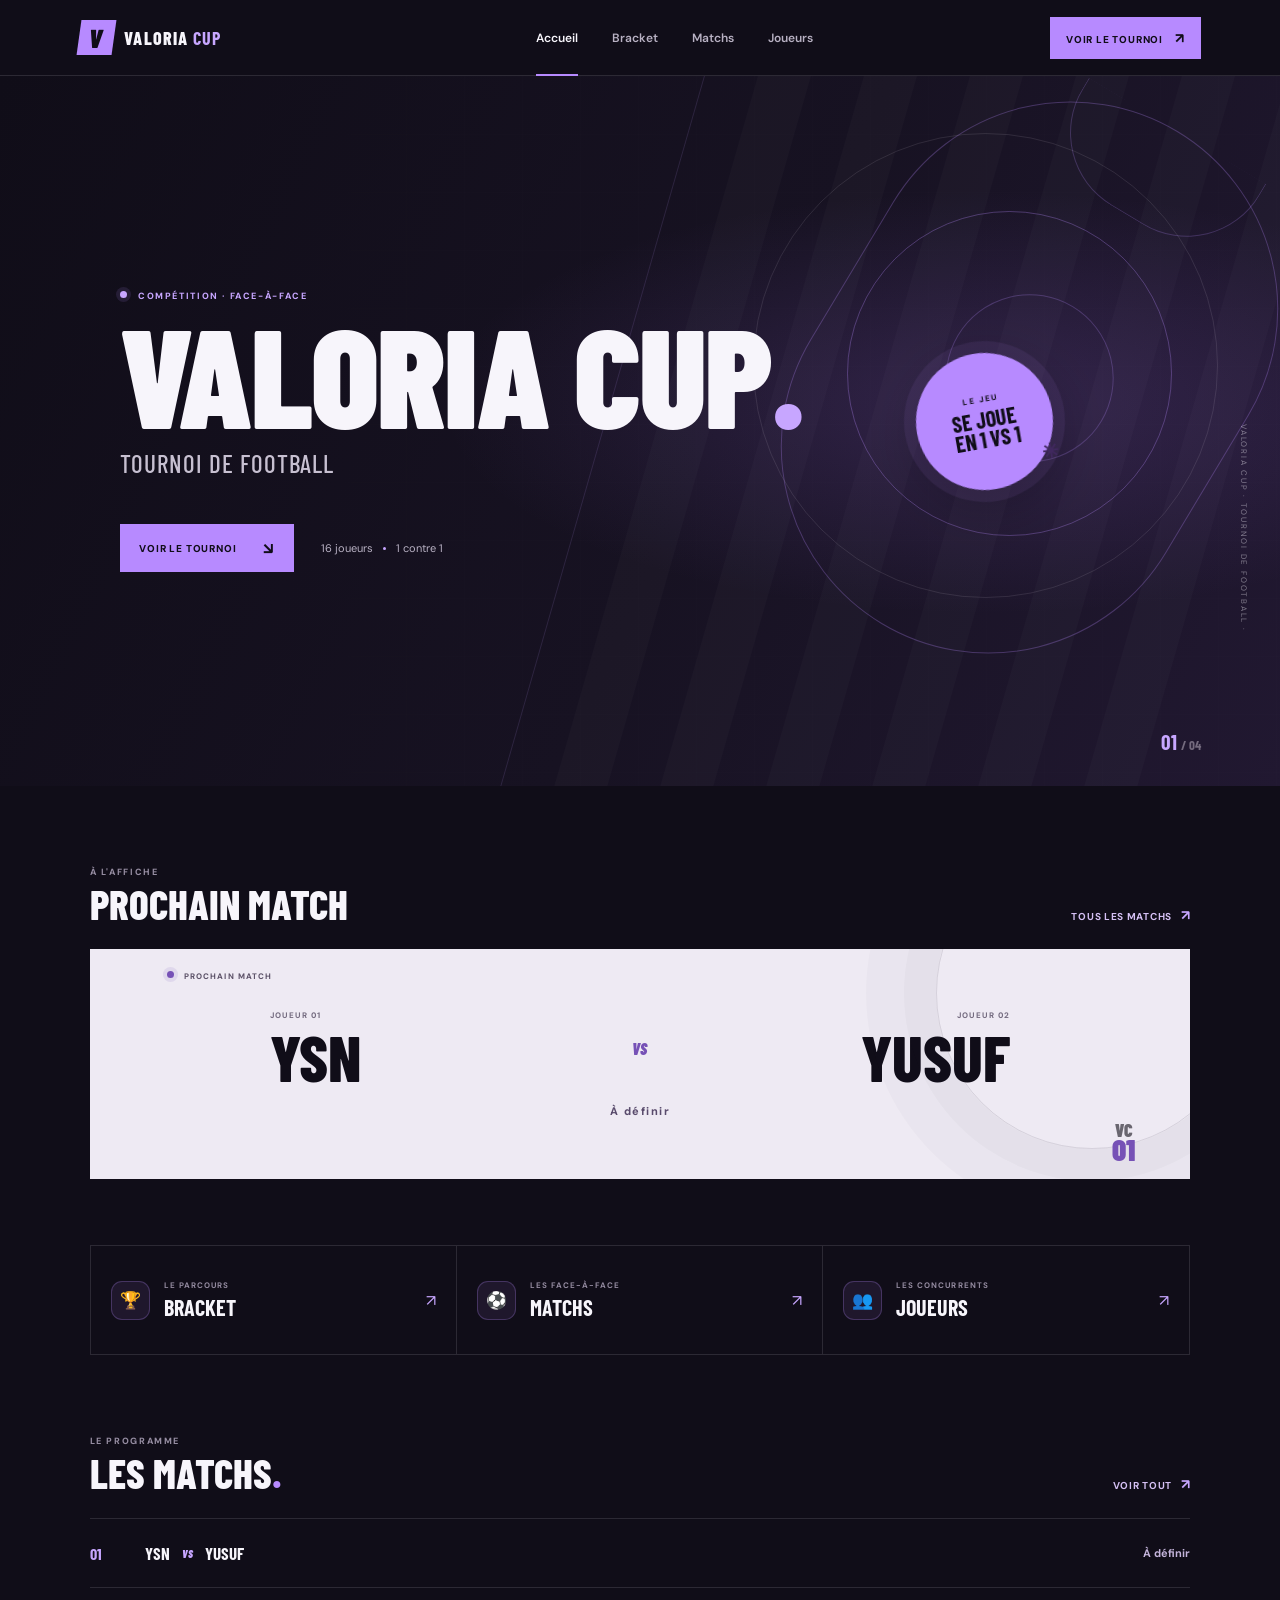
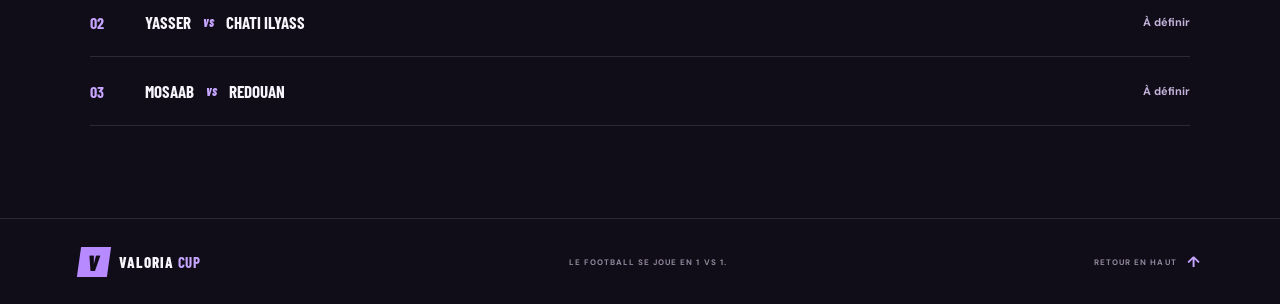
==== index.html @ 7e19cc0b "Add files via upload" ====
<!doctype html>
<html lang="fr">
<head>
  <meta charset="utf-8">
  <meta name="viewport" content="width=device-width, initial-scale=1">
  <meta name="theme-color" content="#100d18">
  <meta name="description" content="VALORIA CUP — tournoi de football en face-à-face.">
  <title>VALORIA CUP — Tournoi de football</title>
  <link rel="preconnect" href="https://fonts.googleapis.com">
  <link rel="preconnect" href="https://fonts.gstatic.com" crossorigin>
  <link href="https://fonts.googleapis.com/css2?family=Barlow+Condensed:wght@500;600;700;800;900&family=DM+Sans:wght@400;500;600;700;800&display=swap" rel="stylesheet">
  <link rel="stylesheet" href="style.css">
  <script src="config.js"></script>
</head>
<body id="top">
  <header class="site-header">
    <a class="brand" href="index.html" aria-label="VALORIA CUP, accueil"><span class="brand-mark">V</span><span class="brand-name">VALORIA <b>CUP</b></span></a>
    <button class="menu-toggle" type="button" aria-expanded="false" aria-controls="main-nav" aria-label="Ouvrir le menu"><span></span><span></span></button>
    <nav class="main-nav" id="main-nav" aria-label="Navigation principale">
      <a class="nav-link active" href="index.html" aria-current="page">Accueil</a>
      <a class="nav-link" href="bracket.html">Bracket</a>
      <a class="nav-link" href="matchs.html">Matchs</a>
      <a class="nav-link" href="joueurs.html">Joueurs</a>
    </nav>
    <a class="header-cta" href="bracket.html">Voir le tournoi <span aria-hidden="true">↗</span></a>
  </header>

  <main>
    <section class="hero">
      <div class="hero-grid" aria-hidden="true"></div>
      <div class="hero-copy">
        <p class="eyebrow"><span class="live-dot"></span> COMPÉTITION · FACE-À-FACE</p>
        <h1><span data-tournament-name>VALORIA CUP</span><i>.</i></h1>
        <p class="hero-subtitle">Tournoi de football</p>
        <div class="hero-bottom">
          <a class="button button-primary" href="bracket.html">Voir le tournoi <span aria-hidden="true">↘</span></a>
          <p class="hero-note">16 joueurs <span></span> 1 contre 1</p>
        </div>
      </div>
      <div class="hero-graphic" aria-hidden="true">
        <div class="pitch"><div class="pitch-circle"></div><div class="pitch-box"></div></div>
        <div class="hero-orbit orbit-one"></div>
        <div class="hero-orbit orbit-two"></div>
        <div class="hero-seal"><span>LE JEU</span><b>SE JOUE<br>EN 1 VS 1</b><span class="seal-star">✳</span></div>
        <div class="hero-vertical">VALORIA CUP · TOURNOI DE FOOTBALL ·</div>
      </div>
      <span class="hero-index">01 <span>/ 04</span></span>
    </section>

    <section class="section-wrap next-match" aria-labelledby="next-match-title">
      <div class="section-heading">
        <div><p class="eyebrow">À L'AFFICHE</p><h2 id="next-match-title">Prochain match</h2></div>
        <a class="text-link" href="matchs.html">Tous les matchs <span aria-hidden="true">↗</span></a>
      </div>
      <article class="featured-match" id="featured-match">
        <span class="match-label"><span class="live-dot"></span> PROCHAIN MATCH</span>
        <div class="featured-contest">
          <div class="featured-player"><span class="player-index">JOUEUR 01</span><strong data-featured-player="1">—</strong></div>
          <span class="versus">VS</span>
          <div class="featured-player"><span class="player-index">JOUEUR 02</span><strong data-featured-player="2">—</strong></div>
        </div>
        <span class="match-time" data-featured-time>—</span>
        <div class="match-stamp" aria-hidden="true">VC<br><span>01</span></div>
      </article>
    </section>

    <section class="section-wrap quick-links" aria-label="Explorer le tournoi">
      <a class="quick-link" href="bracket.html"><span class="quick-icon" aria-hidden="true">🏆</span><span><small>LE PARCOURS</small><strong>Bracket</strong></span><span class="quick-arrow" aria-hidden="true">↗</span></a>
      <a class="quick-link" href="matchs.html"><span class="quick-icon" aria-hidden="true">⚽</span><span><small>LES FACE-À-FACE</small><strong>Matchs</strong></span><span class="quick-arrow" aria-hidden="true">↗</span></a>
      <a class="quick-link" href="joueurs.html"><span class="quick-icon" aria-hidden="true">👥</span><span><small>LES CONCURRENTS</small><strong>Joueurs</strong></span><span class="quick-arrow" aria-hidden="true">↗</span></a>
    </section>

    <section class="section-wrap home-matches">
      <div class="section-heading">
        <div><p class="eyebrow">LE PROGRAMME</p><h2>Les matchs<span class="heading-period">.</span></h2></div>
        <a class="text-link" href="matchs.html">Voir tout <span aria-hidden="true">↗</span></a>
      </div>
      <div class="match-list" id="home-matches"></div>
    </section>
  </main>

  <footer class="site-footer">
    <a class="brand footer-brand" href="index.html"><span class="brand-mark">V</span><span class="brand-name">VALORIA <b>CUP</b></span></a>
    <p>LE FOOTBALL SE JOUE EN 1 VS 1.</p>
    <a href="#top" class="back-top">RETOUR EN HAUT <span aria-hidden="true">↑</span></a>
  </footer>

  <script>
    const escapeHTML = (value) => String(value).replace(/[&<>"']/g, (character) => ({
      "&": "&amp;", "<": "&lt;", ">": "&gt;", '"': "&quot;", "'": "&#39;"
    })[character]);
    document.querySelectorAll("[data-tournament-name]").forEach((element) => {
      element.textContent = tournament.name;
    });
    const firstMatch = tournament.matches[0];
    if (firstMatch) {
      document.querySelector('[data-featured-player="1"]').textContent = firstMatch.player1;
      document.querySelector('[data-featured-player="2"]').textContent = firstMatch.player2;
      document.querySelector("[data-featured-time]").textContent = firstMatch.time;
    }
    document.querySelector("#home-matches").innerHTML = tournament.matches.slice(0, 3).map((match, index) => `
      <a class="match-row" href="matchs.html">
        <span class="match-row-id">${String(index + 1).padStart(2, "0")}</span>
        <div class="match-row-contest"><strong>${escapeHTML(match.player1)}</strong><span>VS</span><strong>${escapeHTML(match.player2)}</strong></div>
        ${match.time ? `<time class="match-row-time">${escapeHTML(match.time)}</time>` : ""}
      </a>
    `).join("");
    const toggle = document.querySelector(".menu-toggle");
    const navigation = document.querySelector("#main-nav");
    toggle.addEventListener("click", () => {
      const expanded = toggle.getAttribute("aria-expanded") === "true";
      toggle.setAttribute("aria-expanded", String(!expanded));
      toggle.setAttribute("aria-label", expanded ? "Ouvrir le menu" : "Fermer le menu");
      navigation.classList.toggle("is-open", !expanded);
    });
  </script>
</body>
</html>
---- style.css ----
:root {
  color-scheme: dark;
  --ink: #100d18;
  --ink-soft: #191422;
  --surface: #201a2c;
  --paper: #f7f5fb;
  --muted: #a49caf;
  --line: rgba(247, 245, 251, .12);
  --purple: #b78aff;
  --purple-bright: #c7a6ff;
  --purple-dark: #7651b6;
  --heading-font: "Barlow Condensed", Impact, "Arial Narrow", sans-serif;
  --body-font: "DM Sans", "Segoe UI", sans-serif;
}

* { box-sizing: border-box; }
html { scroll-behavior: smooth; scroll-padding-top: 82px; }
body { margin: 0; background: var(--ink); color: var(--paper); font-family: var(--body-font); -webkit-font-smoothing: antialiased; }
a { color: inherit; text-decoration: none; }
button { color: inherit; font: inherit; }
::selection { color: var(--ink); background: var(--purple-bright); }

.site-header { height: 76px; padding: 0 6.2vw; display: flex; align-items: center; justify-content: space-between; border-bottom: 1px solid var(--line); background: rgba(16, 13, 24, .96); position: relative; z-index: 10; }
.brand { display: inline-flex; align-items: center; gap: 10px; min-width: 220px; }
.brand-mark { width: 35px; height: 35px; display: grid; place-items: center; background: var(--purple); color: var(--ink); font-family: var(--heading-font); font-size: 26px; font-weight: 900; transform: skew(-8deg); }
.brand-name { font-family: var(--heading-font); font-weight: 800; font-size: 18px; letter-spacing: .06em; }
.brand-name b { color: var(--purple-bright); }
.main-nav { height: 100%; display: flex; align-items: center; gap: 34px; }
.nav-link { position: relative; color: #b8b1c3; font-size: 12px; font-weight: 600; transition: color .2s ease; }
.nav-link:hover, .nav-link.active { color: var(--paper); }
.nav-link.active::after { content: ""; position: absolute; right: 0; bottom: -30px; left: 0; height: 2px; background: var(--purple); }
.header-cta { padding: 12px 16px; background: var(--purple); color: var(--ink); font-size: 10px; font-weight: 800; letter-spacing: .08em; text-transform: uppercase; transition: background .2s ease, transform .2s ease; }
.header-cta span { margin-left: 9px; font-size: 14px; }
.header-cta:hover, .button-primary:hover { background: var(--paper); transform: translateY(-2px); }
.menu-toggle { display: none; }

.hero { min-height: 570px; height: min(710px, calc(100svh - 76px)); max-height: 800px; overflow: hidden; position: relative; display: flex; align-items: center; padding: 65px 9.4vw; background: radial-gradient(ellipse at 77% 46%, rgba(137, 93, 201, .22), transparent 39%), linear-gradient(116deg, #100d18 0%, #171222 55%, #211831 100%); }
.hero::before { content: ""; position: absolute; inset: 0; pointer-events: none; opacity: .18; background-image: linear-gradient(rgba(255,255,255,.035) 1px, transparent 1px), linear-gradient(90deg, rgba(255,255,255,.035) 1px, transparent 1px); background-size: 58px 58px; mask-image: linear-gradient(90deg, transparent, #000 45%, #000); }
.hero-grid { position: absolute; top: -25%; right: 0; width: 53vw; height: 150%; border-left: 1px solid rgba(183,138,255,.12); transform: skew(-16deg); background: linear-gradient(90deg, transparent 50%, rgba(255,255,255,.018) 50%); background-size: 106px 100%; }
.hero-copy { position: relative; z-index: 2; width: min(760px, 66%); animation: rise-in .65s both ease-out; }
.eyebrow { margin: 0 0 16px; color: var(--purple-bright); font-size: 9px; font-weight: 800; letter-spacing: .18em; }
.live-dot { display: inline-block; width: 7px; height: 7px; margin-right: 7px; border-radius: 50%; background: var(--purple-bright); box-shadow: 0 0 0 4px rgba(183,138,255,.12); vertical-align: 1px; }
.hero h1 { max-width: 800px; margin: 0; font-family: var(--heading-font); font-size: clamp(78px, 11vw, 150px); font-weight: 900; line-height: .78; letter-spacing: -.015em; }
.hero h1 i { color: var(--purple-bright); font-style: normal; }
.hero-subtitle { margin: 21px 0 0; color: #c7c0d1; font-family: var(--heading-font); font-size: 25px; font-weight: 500; text-transform: uppercase; letter-spacing: .04em; }
.hero-bottom { display: flex; align-items: center; gap: 27px; margin-top: 46px; }
.button { min-height: 48px; display: inline-flex; align-items: center; justify-content: center; gap: 27px; padding: 0 19px; font-size: 10px; font-weight: 800; letter-spacing: .08em; text-transform: uppercase; transition: .2s ease; }
.button-primary { background: var(--purple); color: var(--ink); }
.button-primary span { font-size: 16px; }
.hero-note { display: flex; align-items: center; gap: 10px; color: #b8b1c3; font-size: 11px; }
.hero-note span { width: 3px; height: 3px; border-radius: 50%; background: var(--purple-bright); }
.hero-graphic { position: absolute; top: 0; right: 0; width: 49%; height: 100%; overflow: hidden; }
.pitch { position: absolute; top: 2%; left: 27%; width: 415px; height: 575px; border: 1px solid rgba(183,138,255,.28); border-radius: 210px; transform: rotate(31deg); }
.pitch-circle { position: absolute; top: 50%; left: 50%; width: 168px; height: 168px; border: 1px solid rgba(183,138,255,.25); border-radius: 50%; transform: translate(-50%,-50%); }
.pitch-box { position: absolute; top: -1px; left: 25%; width: 50%; height: 98px; border: 1px solid rgba(183,138,255,.23); border-top: 0; border-radius: 0 0 85px 85px; }
.hero-orbit { position: absolute; top: 8%; left: 16%; width: 465px; height: 465px; border: 1px solid rgba(247,245,251,.1); border-radius: 50%; }
.orbit-two { top: 19%; left: 31%; width: 325px; height: 325px; border-color: rgba(183,138,255,.31); }
.hero-seal { position: absolute; top: 39%; left: 42%; width: 137px; height: 137px; display: flex; flex-direction: column; align-items: center; justify-content: center; border-radius: 50%; background: var(--purple); color: var(--ink); text-align: center; transform: rotate(-10deg); box-shadow: 0 0 0 12px rgba(183,138,255,.08), 0 14px 60px rgba(0,0,0,.3); animation: seal-in .7s .15s both cubic-bezier(.2,.8,.3,1); }
.hero-seal span { font-size: 8px; font-weight: 800; letter-spacing: .2em; }
.hero-seal b { margin-top: 6px; font-family: var(--heading-font); font-size: 22px; line-height: .9; }
.hero-seal .seal-star { position: absolute; right: -4px; bottom: 15px; color: #40285e; font-size: 20px; }
.hero-vertical { position: absolute; top: 49%; right: 5%; color: rgba(247,245,251,.45); font-size: 8px; letter-spacing: .22em; writing-mode: vertical-rl; }
.hero-index { position: absolute; right: 6.2vw; bottom: 32px; color: var(--purple-bright); font-family: var(--heading-font); font-size: 21px; font-weight: 700; }
.hero-index span { color: #746b7e; font-size: 13px; }
@keyframes rise-in { from { opacity: 0; transform: translateY(14px); } to { opacity: 1; transform: translateY(0); } }
@keyframes seal-in { from { opacity: 0; scale: .82; } to { opacity: 1; scale: 1; } }

.section-wrap { width: min(1120px, 86%); margin: 0 auto; }
.next-match { padding-top: 80px; padding-bottom: 66px; }
.section-heading { display: flex; align-items: end; justify-content: space-between; gap: 14px; margin-bottom: 25px; }
.section-heading .eyebrow { margin-bottom: 5px; color: #968da2; }
.section-heading h2 { margin: 0; font-family: var(--heading-font); font-size: 41px; font-weight: 800; line-height: 1; text-transform: uppercase; }
.heading-period { color: var(--purple); }
.section-number { color: #92899d; font-size: 9px; font-weight: 700; letter-spacing: .14em; }
.text-link { color: #d5c0f4; font-size: 10px; font-weight: 700; text-transform: uppercase; letter-spacing: .07em; }
.text-link span { margin-left: 6px; color: var(--purple-bright); font-size: 14px; }
.featured-match { min-height: 230px; position: relative; display: flex; flex-direction: column; align-items: center; justify-content: center; overflow: hidden; padding: 44px 7%; background: #eeeaf3; color: var(--ink); }
.featured-match::before { content: ""; position: absolute; top: -112px; right: -58px; width: 310px; height: 310px; border: 1px solid rgba(34,25,49,.12); border-radius: 50%; box-shadow: 0 0 0 32px rgba(34,25,49,.025), 0 0 0 70px rgba(34,25,49,.018); }
.match-label { position: absolute; top: 22px; left: 7%; color: #5c5268; font-size: 8px; font-weight: 800; letter-spacing: .14em; }
.match-label .live-dot { background: var(--purple-dark); box-shadow: 0 0 0 4px rgba(118,81,182,.12); }
.featured-contest { width: min(740px, 82%); display: grid; grid-template-columns: 1fr auto 1fr; align-items: center; gap: 24px; }
.featured-player { min-width: 0; display: flex; flex-direction: column; gap: 7px; }
.featured-player:last-child { text-align: right; }
.player-index { color: #756c80; font-size: 8px; font-weight: 800; letter-spacing: .13em; }
.featured-player strong { overflow-wrap: anywhere; font-family: var(--heading-font); font-size: clamp(34px, 5vw, 64px); font-weight: 800; line-height: .95; text-transform: uppercase; }
.versus { color: var(--purple-dark); font-family: var(--heading-font); font-size: 16px; font-style: italic; font-weight: 900; }
.match-time { position: relative; z-index: 1; margin-top: 16px; color: #594b6c; font-size: 11px; font-weight: 800; letter-spacing: .14em; }
.match-stamp { position: absolute; right: 5%; bottom: 18px; z-index: 1; color: rgba(16,13,24,.6); font-family: var(--heading-font); font-size: 18px; font-weight: 900; line-height: .78; text-align: center; }
.match-stamp span { color: var(--purple-dark); font-size: 31px; }

.quick-links { display: grid; grid-template-columns: repeat(3, 1fr); margin-bottom: 80px; border: 1px solid var(--line); }
.quick-link { min-height: 108px; display: flex; align-items: center; gap: 14px; padding: 18px 20px; border-right: 1px solid var(--line); transition: background .2s ease; }
.quick-link:last-child { border-right: 0; }
.quick-link:hover { background: var(--ink-soft); }
.quick-icon { width: 39px; height: 39px; display: grid; flex: 0 0 auto; place-items: center; border: 1px solid rgba(183,138,255,.25); border-radius: 11px; background: rgba(183,138,255,.09); font-size: 17px; }
.quick-link small, .quick-link strong { display: block; }
.quick-link small { margin-bottom: 4px; color: #948ba0; font-size: 8px; font-weight: 700; letter-spacing: .13em; }
.quick-link strong { font-family: var(--heading-font); font-size: 22px; font-weight: 700; text-transform: uppercase; }
.quick-arrow { margin-left: auto; color: var(--purple-bright); font-size: 16px; }
.home-matches { padding-bottom: 92px; }
.match-list { border-top: 1px solid var(--line); }
.match-row { min-height: 69px; display: grid; grid-template-columns: 42px minmax(0, 1fr) auto; align-items: center; gap: 13px; border-bottom: 1px solid var(--line); transition: background .2s ease; }
.match-row:hover { background: rgba(255,255,255,.025); }
.match-row-id { color: var(--purple-bright); font-family: var(--heading-font); font-size: 16px; font-weight: 700; }
.match-row-contest { min-width: 0; display: flex; align-items: center; gap: 12px; }
.match-row-contest strong { min-width: 0; overflow-wrap: anywhere; font-family: var(--heading-font); font-size: 17px; font-weight: 700; text-transform: uppercase; }
.match-row-contest span { flex: 0 0 auto; color: var(--purple-bright); font-family: var(--heading-font); font-size: 11px; font-style: italic; font-weight: 900; }
.match-row-time { color: #c4b4db; font-size: 11px; font-weight: 700; }

.page-hero { position: relative; overflow: hidden; border-bottom: 1px solid var(--line); background: radial-gradient(ellipse at 85% 50%, rgba(137,93,201,.15), transparent 38%), linear-gradient(115deg, #15111f, #100d18 70%); }
.page-hero-inner { min-height: 265px; display: flex; flex-direction: column; align-items: flex-start; justify-content: center; padding-top: 26px; padding-bottom: 28px; }
.page-hero .eyebrow { margin-bottom: 14px; }
.page-hero h1 { margin: 0; font-family: var(--heading-font); font-size: clamp(65px, 9vw, 105px); font-weight: 900; line-height: .84; text-transform: uppercase; }
.page-subtitle { margin: 16px 0 0; color: #aaa2b5; font-size: 13px; }
.page-content { padding-top: 70px; padding-bottom: 95px; }

.matches-grid { display: grid; grid-template-columns: repeat(2, minmax(0, 1fr)); gap: 13px; }
.match-card { min-width: 0; position: relative; overflow: hidden; padding: 19px 21px 16px; border: 1px solid var(--line); border-radius: 10px; background: linear-gradient(135deg, #201a2c, #181421); transition: border-color .2s ease, transform .2s ease, background .2s ease; }
.match-card:hover { transform: translateY(-3px); border-color: rgba(183,138,255,.48); background: linear-gradient(135deg, #292038, #1b1625); }
.match-card-heading { display: flex; align-items: center; justify-content: space-between; margin-bottom: 24px; }
.match-card-label { color: var(--purple-bright); font-size: 9px; font-weight: 800; letter-spacing: .14em; }
.match-card-mark { color: rgba(183,138,255,.45); font-family: var(--heading-font); font-size: 14px; font-weight: 900; }
.match-card-contest { display: grid; grid-template-columns: minmax(0, 1fr) auto minmax(0, 1fr); align-items: center; gap: 12px; }
.match-card-player { min-width: 0; }
.match-card-player:last-child { text-align: right; }
.match-card-player span { display: block; margin-bottom: 5px; color: #92899e; font-size: 8px; font-weight: 700; letter-spacing: .11em; }
.match-card-player strong { display: block; overflow-wrap: anywhere; font-family: var(--heading-font); font-size: clamp(22px, 3vw, 33px); font-weight: 700; text-transform: uppercase; }
.match-card-versus { color: var(--purple-bright); font-family: var(--heading-font); font-size: 13px; font-style: italic; font-weight: 900; }
.match-card-time { display: inline-block; margin-top: 20px; padding: 7px 10px; border: 1px solid rgba(183,138,255,.2); border-radius: 5px; color: #d1bfeb; font-size: 10px; font-weight: 700; letter-spacing: .1em; }

.players-section { position: relative; overflow: hidden; padding: 2px 0 5px; background: radial-gradient(ellipse at 100% 100%, rgba(119,82,174,.11), transparent 40%); }
.players-section::before { content: "16"; position: absolute; right: -20px; bottom: -115px; color: rgba(247,245,251,.022); font-family: var(--heading-font); font-size: 450px; font-weight: 900; line-height: .8; pointer-events: none; }
.players-section .section-wrap { position: relative; z-index: 1; }
.players-grid { display: grid; grid-template-columns: repeat(4, minmax(0, 1fr)); gap: 1px; margin-top: 30px; overflow: hidden; border: 1px solid var(--line); border-radius: 10px; background: var(--line); }
.player-card { min-height: 153px; position: relative; display: flex; flex-direction: column; align-items: flex-start; justify-content: flex-end; padding: 17px; background: #191522; transition: background .2s ease; }
.player-card:hover { background: #241c31; }
.player-card-number { position: absolute; top: 13px; right: 15px; color: #82798f; font-family: var(--heading-font); font-size: 13px; font-weight: 700; }
.player-avatar { width: 37px; height: 37px; display: grid; place-items: center; margin-bottom: 11px; border: 1px solid rgba(183,138,255,.28); border-radius: 9px; background: rgba(183,138,255,.1); color: var(--purple-bright); font-family: var(--heading-font); font-size: 13px; font-weight: 800; }
.player-card-name { max-width: 100%; overflow-wrap: anywhere; font-family: var(--heading-font); font-size: 21px; font-weight: 700; text-transform: uppercase; }
.player-card-tag { margin-top: 3px; color: #958ca0; font-size: 8px; font-weight: 700; letter-spacing: .14em; }

.bracket-page-content { padding-top: 54px; padding-bottom: 94px; }
.bracket-board-scroll { overflow-x: auto; padding: 12px 4px 16px; scrollbar-color: var(--purple-dark) #181421; }
.bracket-board { min-width: 1120px; position: relative; display: grid; grid-template-columns: repeat(4, minmax(0, 1fr)); column-gap: 48px; padding: 20px; border: 1px solid var(--line); border-radius: 12px; background-color: #181421; background-image: linear-gradient(rgba(255,255,255,.018) 1px, transparent 1px), linear-gradient(90deg, rgba(255,255,255,.018) 1px, transparent 1px); background-size: 54px 54px; box-shadow: 0 20px 70px rgba(0,0,0,.22); }
.bracket-connectors { position: absolute; z-index: 0; inset: 0; overflow: visible; pointer-events: none; }
.bracket-connector { fill: none; stroke: rgba(183,138,255,.4); stroke-width: 1.5; vector-effect: non-scaling-stroke; }
.bracket-round { min-width: 0; position: relative; z-index: 1; }
.bracket-round h2 { min-height: 34px; margin: 0 0 13px; color: var(--paper); font-family: var(--heading-font); font-size: 16px; font-weight: 700; text-transform: uppercase; }
.bracket-round-matches { display: flex; flex-direction: column; }
.bracket-round-1 .bracket-round-matches { gap: 18px; }
.bracket-round-2 .bracket-round-matches { padding-top: 47px; gap: 114px; }
.bracket-round-3 .bracket-round-matches { padding-top: 142px; gap: 304px; }
.bracket-round-4 .bracket-round-matches { padding-top: 332px; }
.bracket-match { min-height: 76px; position: relative; display: flex; flex-direction: column; justify-content: center; padding: 10px 12px; border: 1px solid rgba(183,138,255,.78); border-radius: 5px; background: rgba(34,29,46,.96); }
.bracket-match-id { position: absolute; top: 6px; left: 11px; color: var(--purple-bright); font-size: 8px; font-weight: 800; letter-spacing: .1em; }
.bracket-team { min-width: 0; display: flex; align-items: center; min-height: 19px; padding-top: 4px; color: var(--paper); font-family: var(--heading-font); font-size: 12px; font-weight: 700; text-transform: uppercase; }
.bracket-team span { overflow-wrap: anywhere; }
.bracket-versus { position: absolute; top: 50%; left: 50%; padding: 2px 5px; background: #221d2e; color: var(--muted); font-family: var(--heading-font); font-size: 8px; font-style: italic; font-weight: 900; transform: translate(-50%, -50%); }

.site-footer { min-height: 86px; display: flex; align-items: center; justify-content: space-between; gap: 15px; padding: 17px 6.2vw; border-top: 1px solid var(--line); }
.footer-brand { min-width: 0; }
.footer-brand .brand-mark { width: 30px; height: 30px; font-size: 22px; }
.footer-brand .brand-name { font-size: 15px; }
.site-footer > p, .back-top { color: #92899d; font-size: 8px; font-weight: 700; letter-spacing: .13em; }
.back-top { display: flex; align-items: center; gap: 10px; }
.back-top span { color: var(--purple-bright); font-size: 15px; }

@media (max-width: 900px) {
  .site-header { padding: 0 5%; }
  .brand { min-width: auto; }
  .main-nav { gap: 20px; }
  .header-cta { padding: 11px 12px; }
  .hero { padding-left: 7%; }
  .hero-copy { width: 72%; }
  .hero-graphic { width: 47%; opacity: .84; }
  .pitch { left: 16%; }
  .hero-seal { left: 34%; }
  .section-wrap { width: 88%; }
  .players-grid { grid-template-columns: repeat(3, minmax(0, 1fr)); }
}

@media (max-width: 650px) {
  html { scroll-padding-top: 68px; }
  .site-header { height: 68px; padding: 0 5%; }
  .brand-name { font-size: 16px; }
  .brand-mark { width: 32px; height: 32px; }
  .header-cta { display: none; }
  .menu-toggle { width: 41px; height: 41px; display: flex; flex-direction: column; align-items: center; justify-content: center; gap: 6px; padding: 0; border: 1px solid var(--line); border-radius: 7px; background: transparent; cursor: pointer; }
  .menu-toggle span { width: 16px; height: 1px; background: var(--paper); transition: transform .2s ease; }
  .menu-toggle[aria-expanded="true"] span:first-child { transform: translateY(3.5px) rotate(45deg); }
  .menu-toggle[aria-expanded="true"] span:last-child { transform: translateY(-3.5px) rotate(-45deg); }
  .main-nav { position: absolute; top: 68px; right: 0; left: 0; height: auto; display: none; flex-direction: column; align-items: stretch; gap: 0; padding: 7px 5% 13px; border-bottom: 1px solid var(--line); background: var(--ink); }
  .main-nav.is-open { display: flex; }
  .nav-link { padding: 13px 0; border-bottom: 1px solid rgba(247,245,251,.07); }
  .nav-link.active::after { display: none; }
  .hero { min-height: 595px; height: calc(90svh - 68px); max-height: 720px; align-items: flex-start; padding: 55px 7% 70px; }
  .hero-copy { width: 100%; padding-top: 35px; }
  .hero h1 { max-width: 430px; font-size: clamp(67px, 18.5vw, 104px); }
  .hero-subtitle { margin-top: 17px; font-size: 22px; }
  .hero-bottom { align-items: flex-start; flex-direction: column; gap: 14px; margin-top: 31px; }
  .hero-note { margin: 0; }
  .hero-graphic { top: auto; right: -25%; bottom: -3%; width: 84%; height: 58%; opacity: .53; }
  .pitch { top: 3%; left: 18%; width: 310px; height: 450px; }
  .hero-orbit { top: 4%; left: 9%; width: 350px; height: 350px; }
  .orbit-two { top: 16%; left: 24%; width: 260px; height: 260px; }
  .hero-seal { top: 37%; left: 41%; width: 103px; height: 103px; }
  .hero-seal b { font-size: 17px; }
  .hero-seal .seal-star { bottom: 10px; font-size: 16px; }
  .hero-index { right: 6%; bottom: 20px; }
  .section-wrap { width: 88%; }
  .next-match { padding-top: 60px; padding-bottom: 48px; }
  .section-heading { align-items: flex-end; }
  .section-heading h2 { font-size: 35px; }
  .featured-match { min-height: 205px; padding: 42px 6%; }
  .match-label { left: 6%; }
  .featured-contest { width: 100%; gap: 12px; }
  .featured-player strong { font-size: clamp(24px, 7.8vw, 40px); }
  .player-index { font-size: 7px; }
  .match-stamp { right: 4%; bottom: 22px; font-size: 15px; }
  .match-stamp span { font-size: 26px; }
  .quick-links { grid-template-columns: 1fr; margin-bottom: 63px; }
  .quick-link { min-height: 76px; padding: 13px 15px; border-right: 0; border-bottom: 1px solid var(--line); }
  .quick-link:last-child { border-bottom: 0; }
  .quick-icon { width: 35px; height: 35px; }
  .home-matches { padding-bottom: 67px; }
  .match-row { grid-template-columns: 31px minmax(0, 1fr) auto; gap: 8px; }
  .match-row-contest { gap: 8px; }
  .match-row-contest strong { font-size: 15px; }
  .page-hero-inner { min-height: 220px; }
  .page-hero h1 { font-size: clamp(59px, 15vw, 82px); }
  .page-subtitle { max-width: 90%; font-size: 12px; line-height: 1.6; }
  .page-content { padding-top: 54px; padding-bottom: 68px; }
  .matches-grid { grid-template-columns: 1fr; gap: 10px; }
  .match-card { padding: 17px 16px 15px; }
  .match-card-heading { margin-bottom: 19px; }
  .match-card-player strong { font-size: clamp(25px, 8vw, 34px); }
  .players-section { padding-top: 0; }
  .players-section::before { right: -12px; bottom: -56px; font-size: 245px; }
  .players-grid { grid-template-columns: repeat(2, minmax(0, 1fr)); margin-top: 23px; }
  .player-card { min-height: 131px; padding: 13px; }
  .player-card-number { top: 10px; right: 11px; }
  .player-card-name { font-size: 18px; }
  .bracket-page-content { padding-top: 34px; padding-bottom: 67px; }
  .bracket-page-content { padding-top: 25px; }
  .bracket-board-scroll { margin-right: -6.8%; margin-left: -6.8%; padding: 8px 6.8% 14px; }
  .bracket-board { min-width: 1000px; column-gap: 30px; padding: 15px; }
  .bracket-round h2 { font-size: 14px; }
  .site-footer { min-height: 75px; gap: 9px; padding: 15px 5%; }
  .site-footer > p { display: none; }
  .footer-brand .brand-name { font-size: 13px; }
}

@media (prefers-reduced-motion: reduce) {
  *, *::before, *::after { scroll-behavior: auto !important; animation-duration: .01ms !important; animation-iteration-count: 1 !important; transition-duration: .01ms !important; }
}
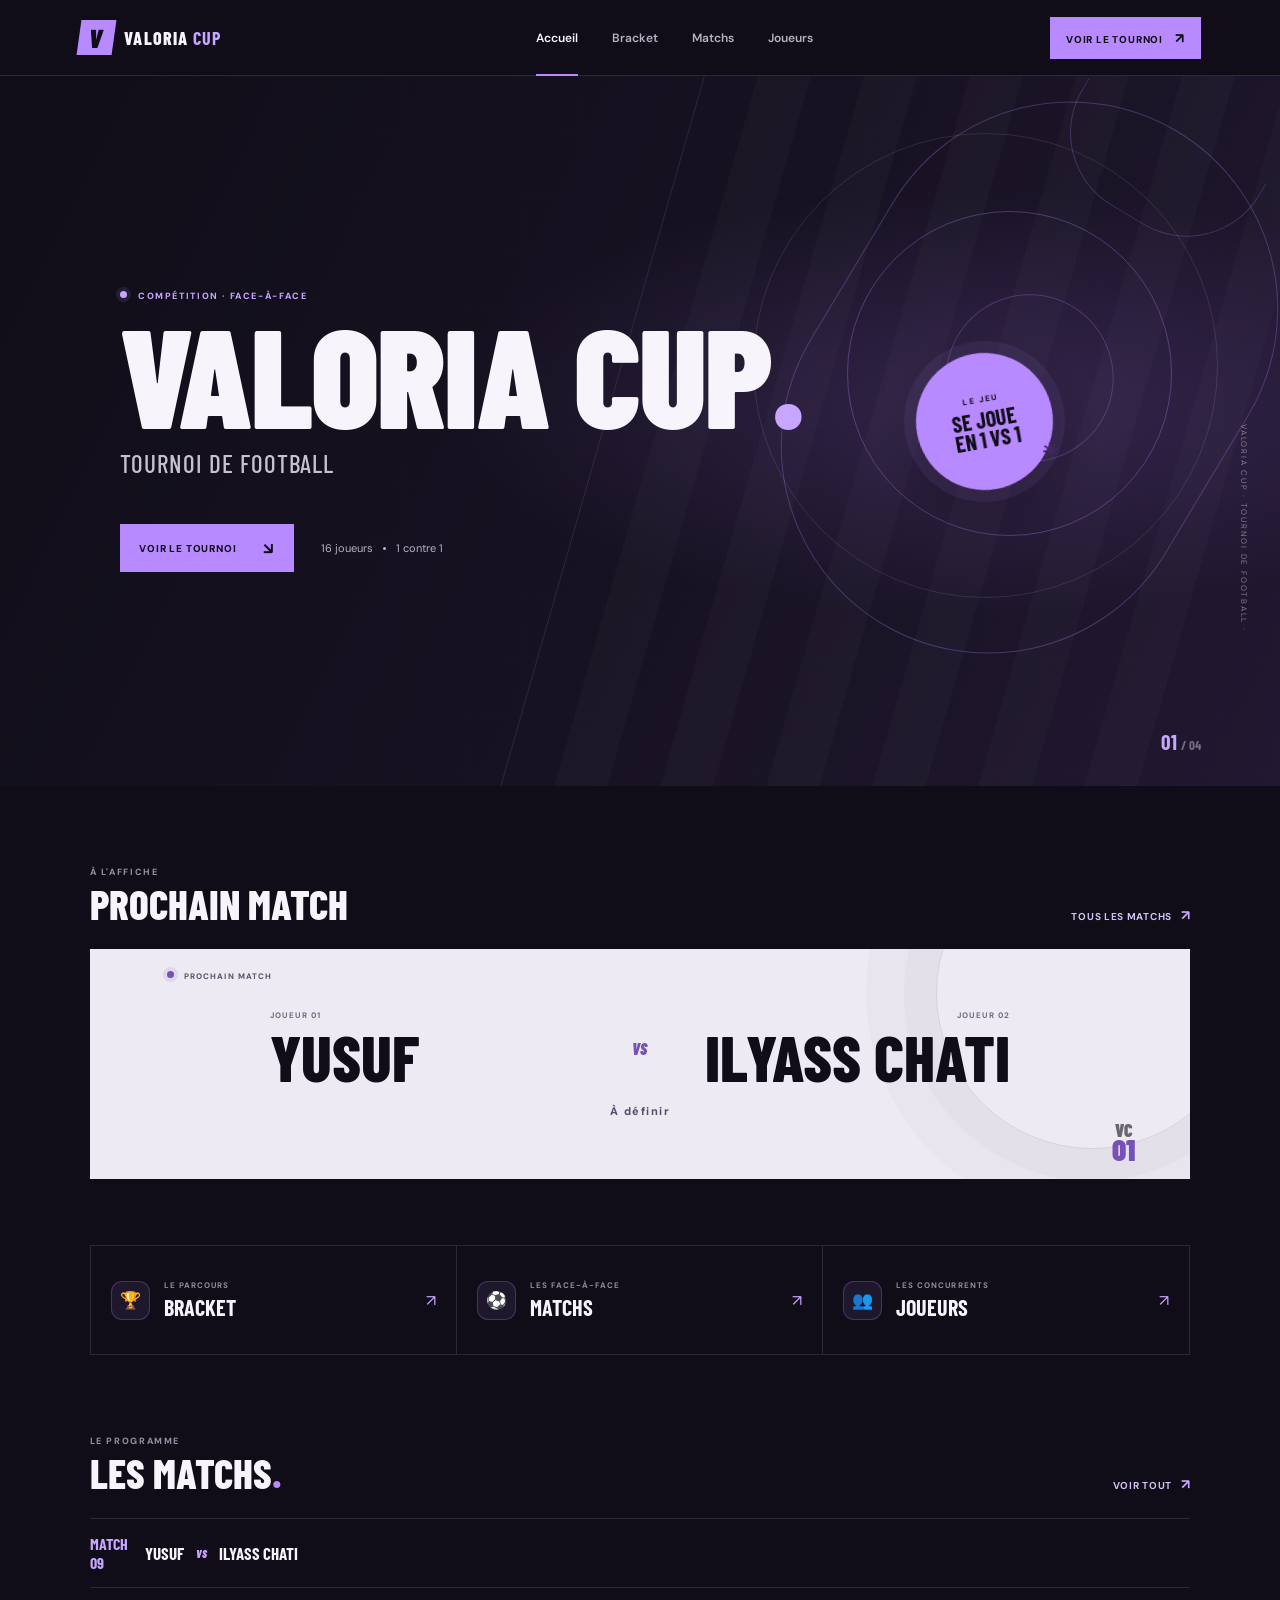
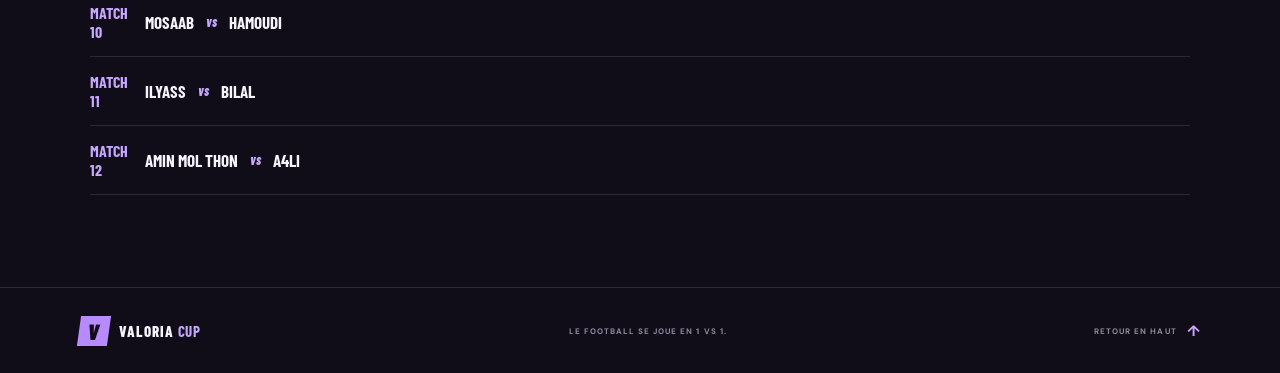
==== commit e33bae68: "Add files via upload" ====
--- a/index.html
+++ b/index.html
@@ -92,16 +92,18 @@
     document.querySelectorAll("[data-tournament-name]").forEach((element) => {
       element.textContent = tournament.name;
     });
-    const firstMatch = tournament.matches[0];
+    const currentRound = (tournament.rounds && tournament.rounds[tournament.currentRoundIndex]) || tournament.rounds[0];
+    const currentMatches = (currentRound && currentRound.matches ? currentRound.matches : []).filter((match) => match.player1 || match.player2);
+    const firstMatch = currentMatches[0];
     if (firstMatch) {
-      document.querySelector('[data-featured-player="1"]').textContent = firstMatch.player1;
-      document.querySelector('[data-featured-player="2"]').textContent = firstMatch.player2;
-      document.querySelector("[data-featured-time]").textContent = firstMatch.time;
+      document.querySelector('[data-featured-player="1"]').textContent = firstMatch.player1 || "À déterminer";
+      document.querySelector('[data-featured-player="2"]').textContent = firstMatch.player2 || "À déterminer";
+      document.querySelector("[data-featured-time]").textContent = firstMatch.time || "À définir";
     }
-    document.querySelector("#home-matches").innerHTML = tournament.matches.slice(0, 3).map((match, index) => `
+    document.querySelector("#home-matches").innerHTML = currentMatches.map((match) => `
       <a class="match-row" href="matchs.html">
-        <span class="match-row-id">${String(index + 1).padStart(2, "0")}</span>
-        <div class="match-row-contest"><strong>${escapeHTML(match.player1)}</strong><span>VS</span><strong>${escapeHTML(match.player2)}</strong></div>
+        <span class="match-row-id">${escapeHTML(match.label || "MATCH")}</span>
+        <div class="match-row-contest"><strong>${escapeHTML(match.player1 || "À déterminer")}</strong><span>VS</span><strong>${escapeHTML(match.player2 || "À déterminer")}</strong></div>
         ${match.time ? `<time class="match-row-time">${escapeHTML(match.time)}</time>` : ""}
       </a>
     `).join("");
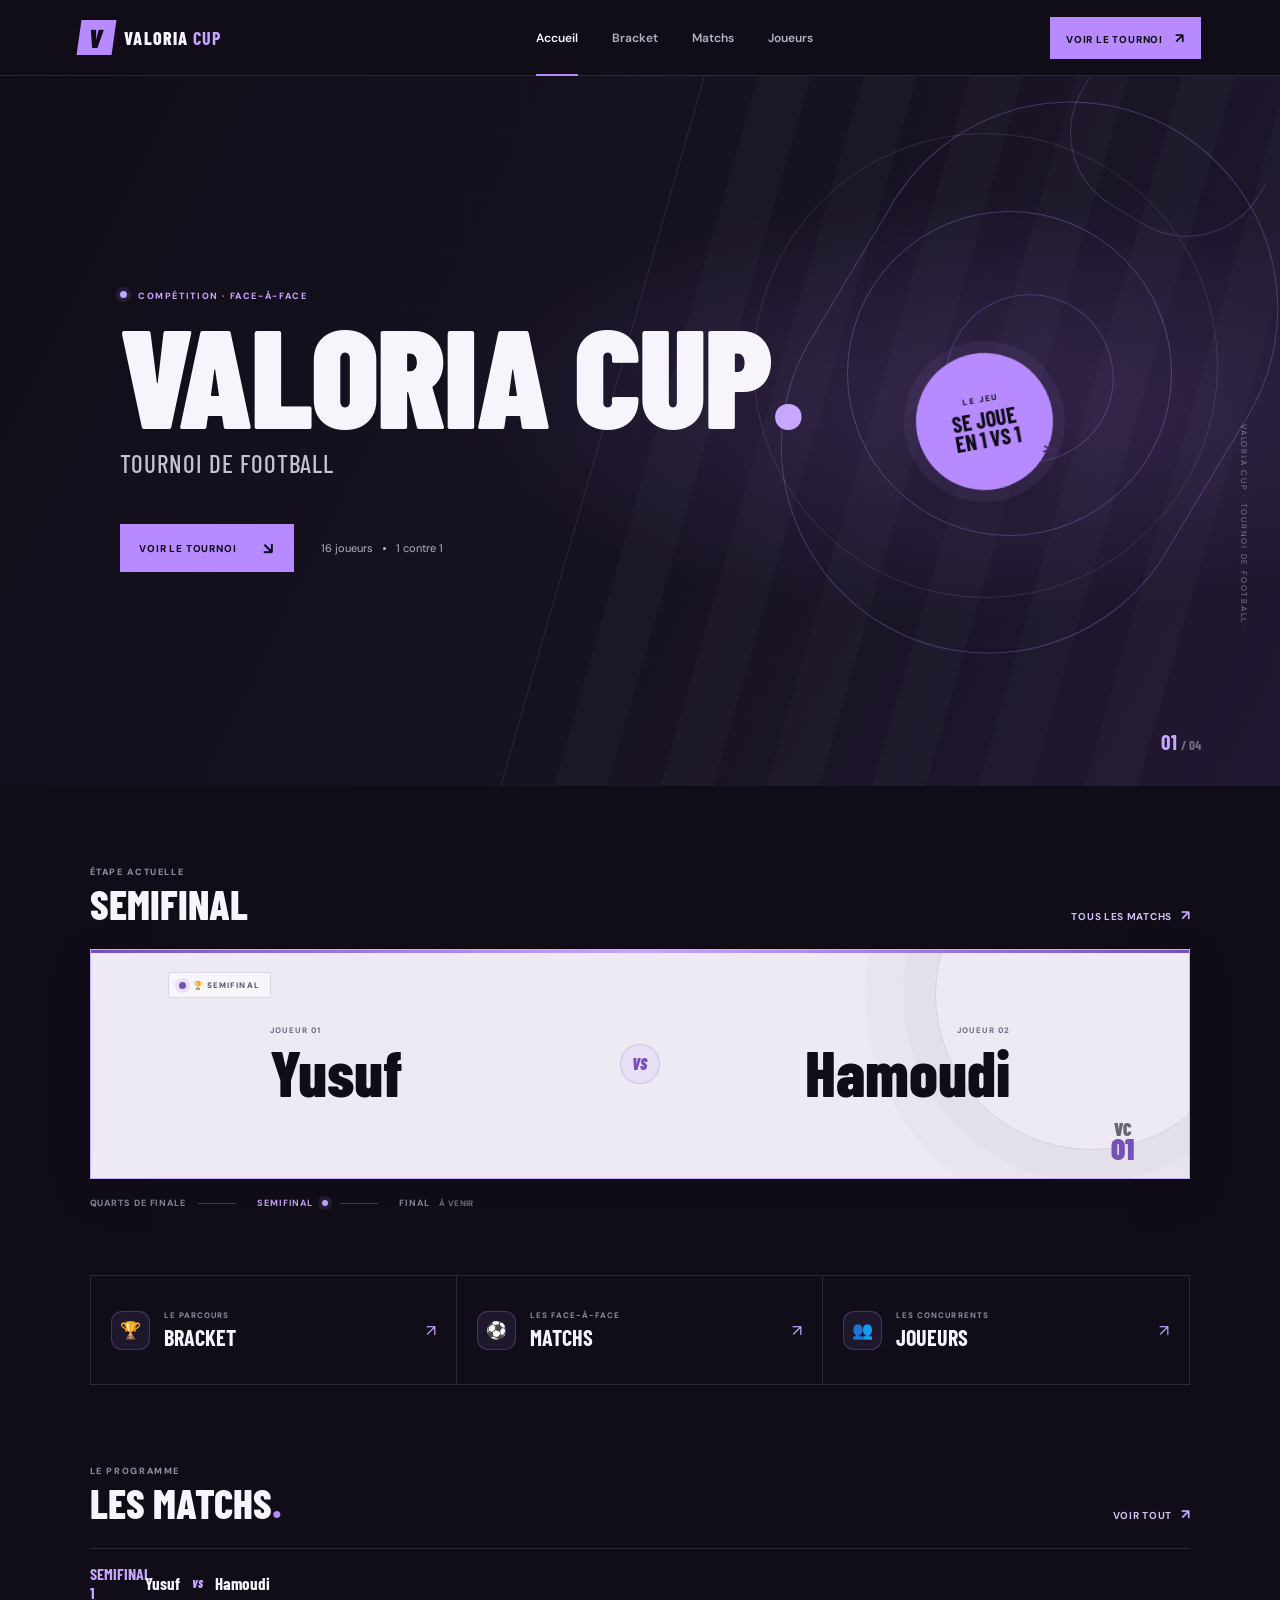
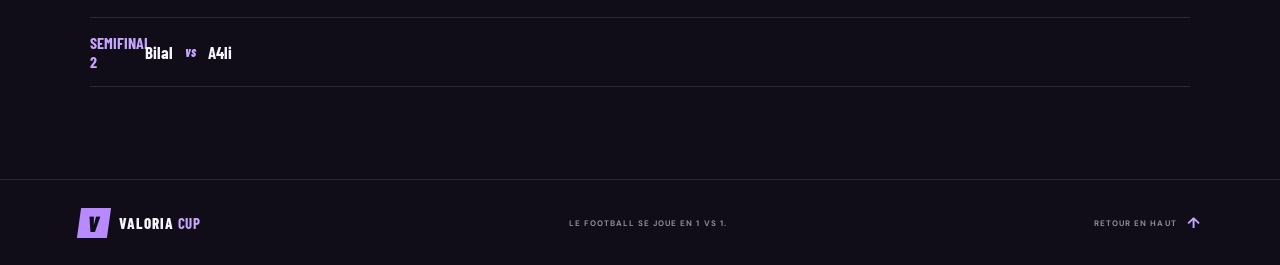
==== commit 526f886e: "Add files via upload" ====
--- a/index.html
+++ b/index.html
@@ -49,19 +49,23 @@
 
     <section class="section-wrap next-match" aria-labelledby="next-match-title">
       <div class="section-heading">
-        <div><p class="eyebrow">À L'AFFICHE</p><h2 id="next-match-title">Prochain match</h2></div>
+        <div><p class="eyebrow">ÉTAPE ACTUELLE</p><h2 id="next-match-title">SEMIFINAL</h2></div>
         <a class="text-link" href="matchs.html">Tous les matchs <span aria-hidden="true">↗</span></a>
       </div>
-      <article class="featured-match" id="featured-match">
-        <span class="match-label"><span class="live-dot"></span> PROCHAIN MATCH</span>
+      <article class="featured-match semifinal-featured" id="featured-match">
+        <span class="match-label"><span class="live-dot"></span> 🏆 SEMIFINAL</span>
         <div class="featured-contest">
           <div class="featured-player"><span class="player-index">JOUEUR 01</span><strong data-featured-player="1">—</strong></div>
           <span class="versus">VS</span>
           <div class="featured-player"><span class="player-index">JOUEUR 02</span><strong data-featured-player="2">—</strong></div>
         </div>
-        <span class="match-time" data-featured-time>—</span>
         <div class="match-stamp" aria-hidden="true">VC<br><span>01</span></div>
       </article>
+      <ol class="tournament-progress" aria-label="Progression du tournoi">
+        <li>Quarts de finale</li>
+        <li class="is-current" aria-current="step">SEMIFINAL</li>
+        <li class="is-upcoming">Final <span>À venir</span></li>
+      </ol>
     </section>
 
     <section class="section-wrap quick-links" aria-label="Explorer le tournoi">
@@ -98,7 +102,6 @@
     if (firstMatch) {
       document.querySelector('[data-featured-player="1"]').textContent = firstMatch.player1 || "À déterminer";
       document.querySelector('[data-featured-player="2"]').textContent = firstMatch.player2 || "À déterminer";
-      document.querySelector("[data-featured-time]").textContent = firstMatch.time || "À définir";
     }
     document.querySelector("#home-matches").innerHTML = currentMatches.map((match) => `
       <a class="match-row" href="matchs.html">
--- a/style.css
+++ b/style.css
@@ -76,6 +76,11 @@
 .text-link span { margin-left: 6px; color: var(--purple-bright); font-size: 14px; }
 .featured-match { min-height: 230px; position: relative; display: flex; flex-direction: column; align-items: center; justify-content: center; overflow: hidden; padding: 44px 7%; background: #eeeaf3; color: var(--ink); }
 .featured-match::before { content: ""; position: absolute; top: -112px; right: -58px; width: 310px; height: 310px; border: 1px solid rgba(34,25,49,.12); border-radius: 50%; box-shadow: 0 0 0 32px rgba(34,25,49,.025), 0 0 0 70px rgba(34,25,49,.018); }
+.semifinal-featured { border: 1px solid rgba(183,138,255,.62); box-shadow: 0 12px 38px rgba(0,0,0,.16); }
+.semifinal-featured::after { position: absolute; inset: 0 0 auto; height: 3px; background: linear-gradient(90deg, var(--purple-dark), var(--purple-bright), var(--purple-dark)); content: ""; }
+.semifinal-featured .match-label { z-index: 1; display: inline-flex; align-items: center; padding: 7px 10px; border: 1px solid rgba(118,81,182,.2); border-radius: 3px; background: rgba(255,255,255,.56); }
+.semifinal-featured .featured-contest { position: relative; z-index: 1; }
+.semifinal-featured .versus { display: grid; width: 40px; height: 40px; place-items: center; border: 1px solid rgba(118,81,182,.2); border-radius: 50%; background: rgba(183,138,255,.11); }
 .match-label { position: absolute; top: 22px; left: 7%; color: #5c5268; font-size: 8px; font-weight: 800; letter-spacing: .14em; }
 .match-label .live-dot { background: var(--purple-dark); box-shadow: 0 0 0 4px rgba(118,81,182,.12); }
 .featured-contest { width: min(740px, 82%); display: grid; grid-template-columns: 1fr auto 1fr; align-items: center; gap: 24px; }
@@ -87,6 +92,12 @@
 .match-time { position: relative; z-index: 1; margin-top: 16px; color: #594b6c; font-size: 11px; font-weight: 800; letter-spacing: .14em; }
 .match-stamp { position: absolute; right: 5%; bottom: 18px; z-index: 1; color: rgba(16,13,24,.6); font-family: var(--heading-font); font-size: 18px; font-weight: 900; line-height: .78; text-align: center; }
 .match-stamp span { color: var(--purple-dark); font-size: 31px; }
+.tournament-progress { display: flex; align-items: center; gap: 0; margin: 18px 0 0; padding: 0; list-style: none; }
+.tournament-progress li { display: flex; align-items: center; gap: 9px; color: #8d8499; font-size: 9px; font-weight: 800; letter-spacing: .1em; text-transform: uppercase; }
+.tournament-progress li + li::before { width: 38px; height: 1px; margin: 0 12px; background: rgba(183,138,255,.35); content: ""; }
+.tournament-progress .is-current { color: var(--purple-bright); }
+.tournament-progress .is-current::after { width: 6px; height: 6px; border-radius: 50%; background: var(--purple-bright); box-shadow: 0 0 0 4px rgba(183,138,255,.12); content: ""; }
+.tournament-progress .is-upcoming span { color: #776e82; font-size: 8px; letter-spacing: .06em; }
 
 .quick-links { display: grid; grid-template-columns: repeat(3, 1fr); margin-bottom: 80px; border: 1px solid var(--line); }
 .quick-link { min-height: 108px; display: flex; align-items: center; gap: 14px; padding: 18px 20px; border-right: 1px solid var(--line); transition: background .2s ease; }
@@ -116,6 +127,11 @@
 
 .matches-grid { display: grid; grid-template-columns: repeat(2, minmax(0, 1fr)); gap: 13px; }
 .match-card { min-width: 0; position: relative; overflow: hidden; padding: 19px 21px 16px; border: 1px solid var(--line); border-radius: 10px; background: linear-gradient(135deg, #201a2c, #181421); transition: border-color .2s ease, transform .2s ease, background .2s ease; }
+.semifinal-match-card { border-color: rgba(183,138,255,.38); background: radial-gradient(ellipse at 100% 0, rgba(183,138,255,.12), transparent 52%), linear-gradient(135deg, #201a2c, #181421); }
+.semifinal-match-card::before { position: absolute; top: -40px; right: -32px; width: 115px; height: 115px; border: 1px solid rgba(183,138,255,.14); border-radius: 50%; box-shadow: 0 0 0 13px rgba(183,138,255,.025), 0 0 0 28px rgba(183,138,255,.018); content: ""; pointer-events: none; }
+.semifinal-match-card .match-card-heading, .semifinal-match-card .match-card-contest { position: relative; z-index: 1; }
+.semifinal-match-card .match-card-label { display: inline-flex; align-items: center; gap: 7px; }
+.semifinal-match-card .match-card-label::before { width: 6px; height: 6px; border-radius: 50%; background: var(--purple-bright); box-shadow: 0 0 0 3px rgba(183,138,255,.11); content: ""; }
 .match-card:hover { transform: translateY(-3px); border-color: rgba(183,138,255,.48); background: linear-gradient(135deg, #292038, #1b1625); }
 .match-card-heading { display: flex; align-items: center; justify-content: space-between; margin-bottom: 24px; }
 .match-card-label { color: var(--purple-bright); font-size: 9px; font-weight: 800; letter-spacing: .14em; }
@@ -145,17 +161,24 @@
 .bracket-connectors { position: absolute; z-index: 0; inset: 0; overflow: visible; pointer-events: none; }
 .bracket-connector { fill: none; stroke: rgba(183,138,255,.4); stroke-width: 1.5; vector-effect: non-scaling-stroke; }
 .bracket-round { min-width: 0; position: relative; z-index: 1; }
-.bracket-round h2 { min-height: 34px; margin: 0 0 13px; color: var(--paper); font-family: var(--heading-font); font-size: 16px; font-weight: 700; text-transform: uppercase; }
+.bracket-round h2 { min-height: 34px; display: flex; align-items: flex-start; justify-content: space-between; gap: 8px; margin: 0 0 13px; color: var(--paper); font-family: var(--heading-font); font-size: 16px; font-weight: 700; text-transform: uppercase; }
+.round-status { flex: 0 0 auto; margin-top: 3px; padding: 4px 6px; border: 1px solid rgba(183,138,255,.22); border-radius: 3px; color: #a49caf; font-family: var(--body-font); font-size: 7px; font-weight: 800; letter-spacing: .1em; }
+.bracket-round-current h2 { color: var(--purple-bright); }
+.bracket-round-current .round-status { border-color: rgba(183,138,255,.55); background: rgba(183,138,255,.12); color: var(--purple-bright); }
+.bracket-round-upcoming h2, .bracket-round-upcoming .round-status { color: #837a8e; }
 .bracket-round-matches { display: flex; flex-direction: column; }
 .bracket-round-1 .bracket-round-matches { gap: 18px; }
 .bracket-round-2 .bracket-round-matches { padding-top: 47px; gap: 114px; }
 .bracket-round-3 .bracket-round-matches { padding-top: 142px; gap: 304px; }
 .bracket-round-4 .bracket-round-matches { padding-top: 332px; }
 .bracket-match { min-height: 76px; position: relative; display: flex; flex-direction: column; justify-content: center; padding: 10px 12px; border: 1px solid rgba(183,138,255,.78); border-radius: 5px; background: rgba(34,29,46,.96); }
+.bracket-round-current .bracket-match { border-color: var(--purple-bright); background: linear-gradient(135deg, rgba(57,43,78,.98), rgba(34,29,46,.98)); box-shadow: 0 0 0 1px rgba(183,138,255,.12), 0 7px 22px rgba(0,0,0,.16); }
+.bracket-round-upcoming .bracket-match { border-color: rgba(183,138,255,.3); background: rgba(28,24,37,.92); }
 .bracket-match-id { position: absolute; top: 6px; left: 11px; color: var(--purple-bright); font-size: 8px; font-weight: 800; letter-spacing: .1em; }
 .bracket-team { min-width: 0; display: flex; align-items: center; min-height: 19px; padding-top: 4px; color: var(--paper); font-family: var(--heading-font); font-size: 12px; font-weight: 700; text-transform: uppercase; }
 .bracket-team span { overflow-wrap: anywhere; }
 .bracket-versus { position: absolute; top: 50%; left: 50%; padding: 2px 5px; background: #221d2e; color: var(--muted); font-family: var(--heading-font); font-size: 8px; font-style: italic; font-weight: 900; transform: translate(-50%, -50%); }
+.featured-player strong, .match-card-player strong, .match-row-contest strong, .bracket-round-current .bracket-team { text-transform: none; }
 
 .site-footer { min-height: 86px; display: flex; align-items: center; justify-content: space-between; gap: 15px; padding: 17px 6.2vw; border-top: 1px solid var(--line); }
 .footer-brand { min-width: 0; }
@@ -213,6 +236,9 @@
   .section-heading h2 { font-size: 35px; }
   .featured-match { min-height: 205px; padding: 42px 6%; }
   .match-label { left: 6%; }
+  .tournament-progress { align-items: flex-start; justify-content: space-between; gap: 6px; }
+  .tournament-progress li { gap: 5px; font-size: 8px; }
+  .tournament-progress li + li::before { width: 15px; margin: 0 2px; }
   .featured-contest { width: 100%; gap: 12px; }
   .featured-player strong { font-size: clamp(24px, 7.8vw, 40px); }
   .player-index { font-size: 7px; }
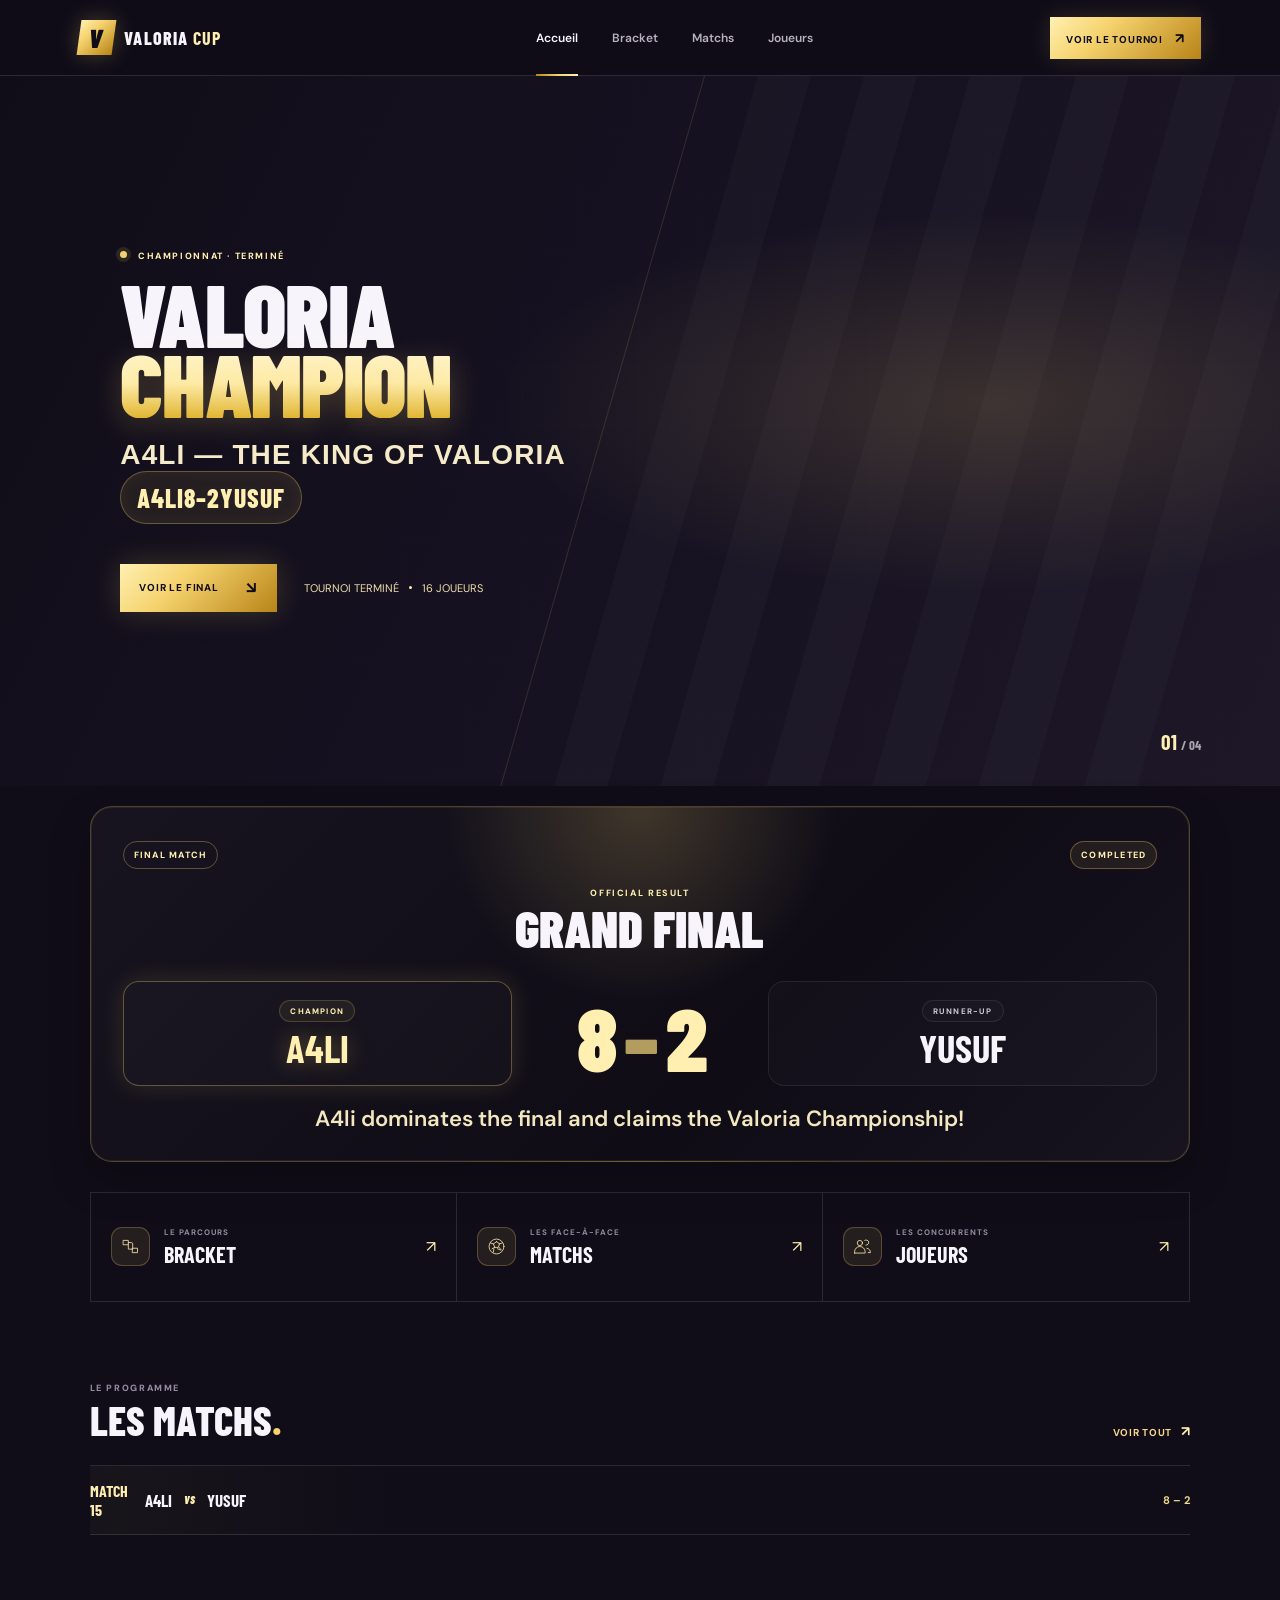
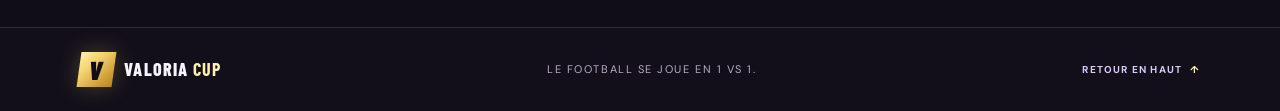
==== commit 4cd8de43: "Add files via upload" ====
--- a/index.html
+++ b/index.html
@@ -26,52 +26,51 @@
   </header>
 
   <main>
-    <section class="hero">
+    <section class="hero hero-champion">
       <div class="hero-grid" aria-hidden="true"></div>
       <div class="hero-copy">
-        <p class="eyebrow"><span class="live-dot"></span> COMPÉTITION · FACE-À-FACE</p>
-        <h1><span data-tournament-name>VALORIA CUP</span><i>.</i></h1>
-        <p class="hero-subtitle">Tournoi de football</p>
+        <p class="eyebrow"><span class="live-dot"></span> CHAMPIONNAT · TERMINÉ</p>
+        <h1>VALORIA <span>CHAMPION</span></h1>
+        <p class="hero-subtitle"><span data-champion-name>A4li</span> — THE KING OF VALORIA</p>
+        <div class="hero-final-score"><span data-final-player="1">A4li</span> <span data-final-score="1">8</span>–<span data-final-score="2">2</span> <span data-final-player="2">Yusuf</span></div>
         <div class="hero-bottom">
-          <a class="button button-primary" href="bracket.html">Voir le tournoi <span aria-hidden="true">↘</span></a>
-          <p class="hero-note">16 joueurs <span></span> 1 contre 1</p>
+          <a class="button button-primary" href="bracket.html">Voir le final <span aria-hidden="true">↘</span></a>
+          <p class="hero-note">TOURNOI TERMINÉ <span></span> 16 JOUEURS</p>
         </div>
-      </div>
-      <div class="hero-graphic" aria-hidden="true">
-        <div class="pitch"><div class="pitch-circle"></div><div class="pitch-box"></div></div>
-        <div class="hero-orbit orbit-one"></div>
-        <div class="hero-orbit orbit-two"></div>
-        <div class="hero-seal"><span>LE JEU</span><b>SE JOUE<br>EN 1 VS 1</b><span class="seal-star">✳</span></div>
-        <div class="hero-vertical">VALORIA CUP · TOURNOI DE FOOTBALL ·</div>
       </div>
       <span class="hero-index">01 <span>/ 04</span></span>
     </section>
 
-    <section class="section-wrap next-match" aria-labelledby="next-match-title">
-      <div class="section-heading">
-        <div><p class="eyebrow">ÉTAPE ACTUELLE</p><h2 id="next-match-title">SEMIFINAL</h2></div>
-        <a class="text-link" href="matchs.html">Tous les matchs <span aria-hidden="true">↗</span></a>
+    <section class="section-wrap grand-final" aria-labelledby="grand-final-title">
+      <div class="final-topline">
+        <span class="final-pill">FINAL MATCH</span>
+        <span class="final-status">COMPLETED</span>
       </div>
-      <article class="featured-match semifinal-featured" id="featured-match">
-        <span class="match-label"><span class="live-dot"></span> 🏆 SEMIFINAL</span>
-        <div class="featured-contest">
-          <div class="featured-player"><span class="player-index">JOUEUR 01</span><strong data-featured-player="1">—</strong></div>
-          <span class="versus">VS</span>
-          <div class="featured-player"><span class="player-index">JOUEUR 02</span><strong data-featured-player="2">—</strong></div>
+      <div class="final-header">
+        <div>
+          <p class="eyebrow final-eyebrow">OFFICIAL RESULT</p>
+          <h2 id="grand-final-title">GRAND FINAL</h2>
         </div>
-        <div class="match-stamp" aria-hidden="true">VC<br><span>01</span></div>
-      </article>
-      <ol class="tournament-progress" aria-label="Progression du tournoi">
-        <li>Quarts de finale</li>
-        <li class="is-current" aria-current="step">SEMIFINAL</li>
-        <li class="is-upcoming">Final <span>À venir</span></li>
-      </ol>
+      </div>
+      <div class="final-scoreboard" aria-label="Résultat officiel de la finale">
+        <div class="final-side final-side-winner">
+          <span class="final-badge">CHAMPION</span>
+          <strong data-champion-name>A4li</strong>
+        </div>
+        <div class="final-score" aria-live="polite"><span data-final-score="1">8</span><span>–</span><span data-final-score="2">2</span></div>
+        <div class="final-side final-side-runner">
+          <span class="final-badge final-badge-runner">RUNNER-UP</span>
+          <strong>Yusuf</strong>
+        </div>
+      </div>
+      <p class="final-message">A4li dominates the final and claims the Valoria Championship!</p>
+      <div class="confetti-layer" aria-hidden="true"></div>
     </section>
 
     <section class="section-wrap quick-links" aria-label="Explorer le tournoi">
-      <a class="quick-link" href="bracket.html"><span class="quick-icon" aria-hidden="true">🏆</span><span><small>LE PARCOURS</small><strong>Bracket</strong></span><span class="quick-arrow" aria-hidden="true">↗</span></a>
-      <a class="quick-link" href="matchs.html"><span class="quick-icon" aria-hidden="true">⚽</span><span><small>LES FACE-À-FACE</small><strong>Matchs</strong></span><span class="quick-arrow" aria-hidden="true">↗</span></a>
-      <a class="quick-link" href="joueurs.html"><span class="quick-icon" aria-hidden="true">👥</span><span><small>LES CONCURRENTS</small><strong>Joueurs</strong></span><span class="quick-arrow" aria-hidden="true">↗</span></a>
+      <a class="quick-link" href="bracket.html"><span class="quick-icon" aria-hidden="true"><svg class="line-icon" viewBox="0 0 48 48" fill="none" stroke="currentColor" stroke-width="1.8" stroke-linecap="round" stroke-linejoin="round"><path d="M8 10h11v10H8zM29 28h11v10H29zM19 15h7a3 3 0 0 1 3 3v10m-10-8v10h10"></path></svg></span><span><small>LE PARCOURS</small><strong>Bracket</strong></span><span class="quick-arrow" aria-hidden="true">↗</span></a>
+      <a class="quick-link" href="matchs.html"><span class="quick-icon" aria-hidden="true"><svg class="line-icon" viewBox="0 0 48 48" fill="none" stroke="currentColor" stroke-width="1.8" stroke-linecap="round" stroke-linejoin="round"><circle cx="24" cy="24" r="17"></circle><path d="m24 13 7 5-3 8h-8l-3-8 7-5Zm-7 5-7-2m4 13 6-3m10-8 7-2m-7 10 5 6m-17-3-1 8m9-8 7 3"></path></svg></span><span><small>LES FACE-À-FACE</small><strong>Matchs</strong></span><span class="quick-arrow" aria-hidden="true">↗</span></a>
+      <a class="quick-link" href="joueurs.html"><span class="quick-icon" aria-hidden="true"><svg class="line-icon" viewBox="0 0 48 48" fill="none" stroke="currentColor" stroke-width="1.8" stroke-linecap="round" stroke-linejoin="round"><circle cx="18" cy="16" r="6"></circle><path d="M6 39v-3a12 12 0 0 1 24 0v3H6Zm26-18a6 6 0 1 0-3-11m5 18a10 10 0 0 1 8 10h-5"></path></svg></span><span><small>LES CONCURRENTS</small><strong>Joueurs</strong></span><span class="quick-arrow" aria-hidden="true">↗</span></a>
     </section>
 
     <section class="section-wrap home-matches">
@@ -96,20 +95,56 @@
     document.querySelectorAll("[data-tournament-name]").forEach((element) => {
       element.textContent = tournament.name;
     });
-    const currentRound = (tournament.rounds && tournament.rounds[tournament.currentRoundIndex]) || tournament.rounds[0];
+    document.querySelectorAll("[data-champion-name]").forEach((element) => {
+      element.textContent = tournament.champion;
+    });
+    document.querySelectorAll("[data-final-player]").forEach((element) => {
+      element.textContent = tournament.finalScore[`player${element.dataset.finalPlayer}`];
+    });
+    document.querySelectorAll("[data-final-score]").forEach((element) => {
+      element.textContent = tournament.finalScore[`score${element.dataset.finalScore}`];
+    });
+    document.querySelector(".final-side-runner strong").textContent = tournament.runnerUp;
+    const currentRound = (tournament.rounds && tournament.rounds[tournament.currentRoundIndex]) || tournament.rounds[tournament.rounds.length - 1];
     const currentMatches = (currentRound && currentRound.matches ? currentRound.matches : []).filter((match) => match.player1 || match.player2);
-    const firstMatch = currentMatches[0];
-    if (firstMatch) {
-      document.querySelector('[data-featured-player="1"]').textContent = firstMatch.player1 || "À déterminer";
-      document.querySelector('[data-featured-player="2"]').textContent = firstMatch.player2 || "À déterminer";
+    document.querySelector("#home-matches").innerHTML = currentMatches.map((match) => {
+      const hasScore = typeof match.score1 === "number" && typeof match.score2 === "number";
+      return `
+        <a class="match-row ${hasScore ? "match-row-result" : ""}" href="matchs.html">
+          <span class="match-row-id">${escapeHTML(match.label || "MATCH")}</span>
+          <div class="match-row-contest"><strong>${escapeHTML(match.player1 || "À déterminer")}</strong><span class="match-row-divider">VS</span><strong>${escapeHTML(match.player2 || "À déterminer")}</strong></div>
+          ${hasScore ? `<time class="match-row-time">${match.score1} – ${match.score2}</time>` : `<time class="match-row-time">${escapeHTML(match.time || "À définir")}</time>`}
+        </a>
+      `;
+    }).join("");
+    const confettiLayer = document.querySelector(".confetti-layer");
+    if (confettiLayer && !window.matchMedia("(prefers-reduced-motion: reduce)").matches) {
+      const fragment = document.createDocumentFragment();
+      Array.from({ length: 28 }).forEach((_, index) => {
+        const piece = document.createElement("span");
+        piece.className = "confetti-piece";
+        piece.style.setProperty("--x", `${Math.random() * 100}%`);
+        piece.style.setProperty("--delay", `${index * 0.12}s`);
+        piece.style.setProperty("--duration", `${4 + Math.random() * 2.2}s`);
+        piece.style.setProperty("--drift", `${-18 + Math.random() * 36}px`);
+        piece.style.setProperty("--hue", `${42 + Math.random() * 16}`);
+        fragment.appendChild(piece);
+      });
+      confettiLayer.appendChild(fragment);
+
+      const finalSection = confettiLayer.closest(".grand-final");
+      if ("IntersectionObserver" in window && finalSection) {
+        const observer = new IntersectionObserver((entries) => {
+          if (entries.some((entry) => entry.isIntersecting)) {
+            finalSection.classList.add("is-celebrating");
+            observer.disconnect();
+          }
+        }, { threshold: 0.25 });
+        observer.observe(finalSection);
+      } else if (finalSection) {
+        finalSection.classList.add("is-celebrating");
+      }
     }
-    document.querySelector("#home-matches").innerHTML = currentMatches.map((match) => `
-      <a class="match-row" href="matchs.html">
-        <span class="match-row-id">${escapeHTML(match.label || "MATCH")}</span>
-        <div class="match-row-contest"><strong>${escapeHTML(match.player1 || "À déterminer")}</strong><span>VS</span><strong>${escapeHTML(match.player2 || "À déterminer")}</strong></div>
-        ${match.time ? `<time class="match-row-time">${escapeHTML(match.time)}</time>` : ""}
-      </a>
-    `).join("");
     const toggle = document.querySelector(".menu-toggle");
     const navigation = document.querySelector("#main-nav");
     toggle.addEventListener("click", () => {
--- a/style.css
+++ b/style.css
@@ -1,281 +1,275 @@
-:root {
-  color-scheme: dark;
-  --ink: #100d18;
-  --ink-soft: #191422;
-  --surface: #201a2c;
-  --paper: #f7f5fb;
-  --muted: #a49caf;
-  --line: rgba(247, 245, 251, .12);
-  --purple: #b78aff;
-  --purple-bright: #c7a6ff;
-  --purple-dark: #7651b6;
-  --heading-font: "Barlow Condensed", Impact, "Arial Narrow", sans-serif;
-  --body-font: "DM Sans", "Segoe UI", sans-serif;
-}
-
-* { box-sizing: border-box; }
-html { scroll-behavior: smooth; scroll-padding-top: 82px; }
-body { margin: 0; background: var(--ink); color: var(--paper); font-family: var(--body-font); -webkit-font-smoothing: antialiased; }
-a { color: inherit; text-decoration: none; }
-button { color: inherit; font: inherit; }
-::selection { color: var(--ink); background: var(--purple-bright); }
-
-.site-header { height: 76px; padding: 0 6.2vw; display: flex; align-items: center; justify-content: space-between; border-bottom: 1px solid var(--line); background: rgba(16, 13, 24, .96); position: relative; z-index: 10; }
-.brand { display: inline-flex; align-items: center; gap: 10px; min-width: 220px; }
-.brand-mark { width: 35px; height: 35px; display: grid; place-items: center; background: var(--purple); color: var(--ink); font-family: var(--heading-font); font-size: 26px; font-weight: 900; transform: skew(-8deg); }
-.brand-name { font-family: var(--heading-font); font-weight: 800; font-size: 18px; letter-spacing: .06em; }
-.brand-name b { color: var(--purple-bright); }
-.main-nav { height: 100%; display: flex; align-items: center; gap: 34px; }
-.nav-link { position: relative; color: #b8b1c3; font-size: 12px; font-weight: 600; transition: color .2s ease; }
-.nav-link:hover, .nav-link.active { color: var(--paper); }
-.nav-link.active::after { content: ""; position: absolute; right: 0; bottom: -30px; left: 0; height: 2px; background: var(--purple); }
-.header-cta { padding: 12px 16px; background: var(--purple); color: var(--ink); font-size: 10px; font-weight: 800; letter-spacing: .08em; text-transform: uppercase; transition: background .2s ease, transform .2s ease; }
-.header-cta span { margin-left: 9px; font-size: 14px; }
-.header-cta:hover, .button-primary:hover { background: var(--paper); transform: translateY(-2px); }
-.menu-toggle { display: none; }
-
-.hero { min-height: 570px; height: min(710px, calc(100svh - 76px)); max-height: 800px; overflow: hidden; position: relative; display: flex; align-items: center; padding: 65px 9.4vw; background: radial-gradient(ellipse at 77% 46%, rgba(137, 93, 201, .22), transparent 39%), linear-gradient(116deg, #100d18 0%, #171222 55%, #211831 100%); }
-.hero::before { content: ""; position: absolute; inset: 0; pointer-events: none; opacity: .18; background-image: linear-gradient(rgba(255,255,255,.035) 1px, transparent 1px), linear-gradient(90deg, rgba(255,255,255,.035) 1px, transparent 1px); background-size: 58px 58px; mask-image: linear-gradient(90deg, transparent, #000 45%, #000); }
-.hero-grid { position: absolute; top: -25%; right: 0; width: 53vw; height: 150%; border-left: 1px solid rgba(183,138,255,.12); transform: skew(-16deg); background: linear-gradient(90deg, transparent 50%, rgba(255,255,255,.018) 50%); background-size: 106px 100%; }
-.hero-copy { position: relative; z-index: 2; width: min(760px, 66%); animation: rise-in .65s both ease-out; }
-.eyebrow { margin: 0 0 16px; color: var(--purple-bright); font-size: 9px; font-weight: 800; letter-spacing: .18em; }
-.live-dot { display: inline-block; width: 7px; height: 7px; margin-right: 7px; border-radius: 50%; background: var(--purple-bright); box-shadow: 0 0 0 4px rgba(183,138,255,.12); vertical-align: 1px; }
-.hero h1 { max-width: 800px; margin: 0; font-family: var(--heading-font); font-size: clamp(78px, 11vw, 150px); font-weight: 900; line-height: .78; letter-spacing: -.015em; }
-.hero h1 i { color: var(--purple-bright); font-style: normal; }
-.hero-subtitle { margin: 21px 0 0; color: #c7c0d1; font-family: var(--heading-font); font-size: 25px; font-weight: 500; text-transform: uppercase; letter-spacing: .04em; }
-.hero-bottom { display: flex; align-items: center; gap: 27px; margin-top: 46px; }
-.button { min-height: 48px; display: inline-flex; align-items: center; justify-content: center; gap: 27px; padding: 0 19px; font-size: 10px; font-weight: 800; letter-spacing: .08em; text-transform: uppercase; transition: .2s ease; }
-.button-primary { background: var(--purple); color: var(--ink); }
-.button-primary span { font-size: 16px; }
-.hero-note { display: flex; align-items: center; gap: 10px; color: #b8b1c3; font-size: 11px; }
-.hero-note span { width: 3px; height: 3px; border-radius: 50%; background: var(--purple-bright); }
-.hero-graphic { position: absolute; top: 0; right: 0; width: 49%; height: 100%; overflow: hidden; }
-.pitch { position: absolute; top: 2%; left: 27%; width: 415px; height: 575px; border: 1px solid rgba(183,138,255,.28); border-radius: 210px; transform: rotate(31deg); }
-.pitch-circle { position: absolute; top: 50%; left: 50%; width: 168px; height: 168px; border: 1px solid rgba(183,138,255,.25); border-radius: 50%; transform: translate(-50%,-50%); }
-.pitch-box { position: absolute; top: -1px; left: 25%; width: 50%; height: 98px; border: 1px solid rgba(183,138,255,.23); border-top: 0; border-radius: 0 0 85px 85px; }
-.hero-orbit { position: absolute; top: 8%; left: 16%; width: 465px; height: 465px; border: 1px solid rgba(247,245,251,.1); border-radius: 50%; }
-.orbit-two { top: 19%; left: 31%; width: 325px; height: 325px; border-color: rgba(183,138,255,.31); }
-.hero-seal { position: absolute; top: 39%; left: 42%; width: 137px; height: 137px; display: flex; flex-direction: column; align-items: center; justify-content: center; border-radius: 50%; background: var(--purple); color: var(--ink); text-align: center; transform: rotate(-10deg); box-shadow: 0 0 0 12px rgba(183,138,255,.08), 0 14px 60px rgba(0,0,0,.3); animation: seal-in .7s .15s both cubic-bezier(.2,.8,.3,1); }
-.hero-seal span { font-size: 8px; font-weight: 800; letter-spacing: .2em; }
-.hero-seal b { margin-top: 6px; font-family: var(--heading-font); font-size: 22px; line-height: .9; }
-.hero-seal .seal-star { position: absolute; right: -4px; bottom: 15px; color: #40285e; font-size: 20px; }
-.hero-vertical { position: absolute; top: 49%; right: 5%; color: rgba(247,245,251,.45); font-size: 8px; letter-spacing: .22em; writing-mode: vertical-rl; }
-.hero-index { position: absolute; right: 6.2vw; bottom: 32px; color: var(--purple-bright); font-family: var(--heading-font); font-size: 21px; font-weight: 700; }
-.hero-index span { color: #746b7e; font-size: 13px; }
-@keyframes rise-in { from { opacity: 0; transform: translateY(14px); } to { opacity: 1; transform: translateY(0); } }
-@keyframes seal-in { from { opacity: 0; scale: .82; } to { opacity: 1; scale: 1; } }
-
-.section-wrap { width: min(1120px, 86%); margin: 0 auto; }
-.next-match { padding-top: 80px; padding-bottom: 66px; }
-.section-heading { display: flex; align-items: end; justify-content: space-between; gap: 14px; margin-bottom: 25px; }
-.section-heading .eyebrow { margin-bottom: 5px; color: #968da2; }
-.section-heading h2 { margin: 0; font-family: var(--heading-font); font-size: 41px; font-weight: 800; line-height: 1; text-transform: uppercase; }
-.heading-period { color: var(--purple); }
-.section-number { color: #92899d; font-size: 9px; font-weight: 700; letter-spacing: .14em; }
-.text-link { color: #d5c0f4; font-size: 10px; font-weight: 700; text-transform: uppercase; letter-spacing: .07em; }
-.text-link span { margin-left: 6px; color: var(--purple-bright); font-size: 14px; }
-.featured-match { min-height: 230px; position: relative; display: flex; flex-direction: column; align-items: center; justify-content: center; overflow: hidden; padding: 44px 7%; background: #eeeaf3; color: var(--ink); }
-.featured-match::before { content: ""; position: absolute; top: -112px; right: -58px; width: 310px; height: 310px; border: 1px solid rgba(34,25,49,.12); border-radius: 50%; box-shadow: 0 0 0 32px rgba(34,25,49,.025), 0 0 0 70px rgba(34,25,49,.018); }
-.semifinal-featured { border: 1px solid rgba(183,138,255,.62); box-shadow: 0 12px 38px rgba(0,0,0,.16); }
-.semifinal-featured::after { position: absolute; inset: 0 0 auto; height: 3px; background: linear-gradient(90deg, var(--purple-dark), var(--purple-bright), var(--purple-dark)); content: ""; }
-.semifinal-featured .match-label { z-index: 1; display: inline-flex; align-items: center; padding: 7px 10px; border: 1px solid rgba(118,81,182,.2); border-radius: 3px; background: rgba(255,255,255,.56); }
-.semifinal-featured .featured-contest { position: relative; z-index: 1; }
-.semifinal-featured .versus { display: grid; width: 40px; height: 40px; place-items: center; border: 1px solid rgba(118,81,182,.2); border-radius: 50%; background: rgba(183,138,255,.11); }
-.match-label { position: absolute; top: 22px; left: 7%; color: #5c5268; font-size: 8px; font-weight: 800; letter-spacing: .14em; }
-.match-label .live-dot { background: var(--purple-dark); box-shadow: 0 0 0 4px rgba(118,81,182,.12); }
-.featured-contest { width: min(740px, 82%); display: grid; grid-template-columns: 1fr auto 1fr; align-items: center; gap: 24px; }
-.featured-player { min-width: 0; display: flex; flex-direction: column; gap: 7px; }
-.featured-player:last-child { text-align: right; }
-.player-index { color: #756c80; font-size: 8px; font-weight: 800; letter-spacing: .13em; }
-.featured-player strong { overflow-wrap: anywhere; font-family: var(--heading-font); font-size: clamp(34px, 5vw, 64px); font-weight: 800; line-height: .95; text-transform: uppercase; }
-.versus { color: var(--purple-dark); font-family: var(--heading-font); font-size: 16px; font-style: italic; font-weight: 900; }
-.match-time { position: relative; z-index: 1; margin-top: 16px; color: #594b6c; font-size: 11px; font-weight: 800; letter-spacing: .14em; }
-.match-stamp { position: absolute; right: 5%; bottom: 18px; z-index: 1; color: rgba(16,13,24,.6); font-family: var(--heading-font); font-size: 18px; font-weight: 900; line-height: .78; text-align: center; }
-.match-stamp span { color: var(--purple-dark); font-size: 31px; }
-.tournament-progress { display: flex; align-items: center; gap: 0; margin: 18px 0 0; padding: 0; list-style: none; }
-.tournament-progress li { display: flex; align-items: center; gap: 9px; color: #8d8499; font-size: 9px; font-weight: 800; letter-spacing: .1em; text-transform: uppercase; }
-.tournament-progress li + li::before { width: 38px; height: 1px; margin: 0 12px; background: rgba(183,138,255,.35); content: ""; }
-.tournament-progress .is-current { color: var(--purple-bright); }
-.tournament-progress .is-current::after { width: 6px; height: 6px; border-radius: 50%; background: var(--purple-bright); box-shadow: 0 0 0 4px rgba(183,138,255,.12); content: ""; }
-.tournament-progress .is-upcoming span { color: #776e82; font-size: 8px; letter-spacing: .06em; }
-
-.quick-links { display: grid; grid-template-columns: repeat(3, 1fr); margin-bottom: 80px; border: 1px solid var(--line); }
-.quick-link { min-height: 108px; display: flex; align-items: center; gap: 14px; padding: 18px 20px; border-right: 1px solid var(--line); transition: background .2s ease; }
-.quick-link:last-child { border-right: 0; }
-.quick-link:hover { background: var(--ink-soft); }
-.quick-icon { width: 39px; height: 39px; display: grid; flex: 0 0 auto; place-items: center; border: 1px solid rgba(183,138,255,.25); border-radius: 11px; background: rgba(183,138,255,.09); font-size: 17px; }
-.quick-link small, .quick-link strong { display: block; }
-.quick-link small { margin-bottom: 4px; color: #948ba0; font-size: 8px; font-weight: 700; letter-spacing: .13em; }
-.quick-link strong { font-family: var(--heading-font); font-size: 22px; font-weight: 700; text-transform: uppercase; }
-.quick-arrow { margin-left: auto; color: var(--purple-bright); font-size: 16px; }
-.home-matches { padding-bottom: 92px; }
-.match-list { border-top: 1px solid var(--line); }
-.match-row { min-height: 69px; display: grid; grid-template-columns: 42px minmax(0, 1fr) auto; align-items: center; gap: 13px; border-bottom: 1px solid var(--line); transition: background .2s ease; }
-.match-row:hover { background: rgba(255,255,255,.025); }
-.match-row-id { color: var(--purple-bright); font-family: var(--heading-font); font-size: 16px; font-weight: 700; }
-.match-row-contest { min-width: 0; display: flex; align-items: center; gap: 12px; }
-.match-row-contest strong { min-width: 0; overflow-wrap: anywhere; font-family: var(--heading-font); font-size: 17px; font-weight: 700; text-transform: uppercase; }
-.match-row-contest span { flex: 0 0 auto; color: var(--purple-bright); font-family: var(--heading-font); font-size: 11px; font-style: italic; font-weight: 900; }
-.match-row-time { color: #c4b4db; font-size: 11px; font-weight: 700; }
-
-.page-hero { position: relative; overflow: hidden; border-bottom: 1px solid var(--line); background: radial-gradient(ellipse at 85% 50%, rgba(137,93,201,.15), transparent 38%), linear-gradient(115deg, #15111f, #100d18 70%); }
-.page-hero-inner { min-height: 265px; display: flex; flex-direction: column; align-items: flex-start; justify-content: center; padding-top: 26px; padding-bottom: 28px; }
-.page-hero .eyebrow { margin-bottom: 14px; }
-.page-hero h1 { margin: 0; font-family: var(--heading-font); font-size: clamp(65px, 9vw, 105px); font-weight: 900; line-height: .84; text-transform: uppercase; }
-.page-subtitle { margin: 16px 0 0; color: #aaa2b5; font-size: 13px; }
-.page-content { padding-top: 70px; padding-bottom: 95px; }
-
-.matches-grid { display: grid; grid-template-columns: repeat(2, minmax(0, 1fr)); gap: 13px; }
-.match-card { min-width: 0; position: relative; overflow: hidden; padding: 19px 21px 16px; border: 1px solid var(--line); border-radius: 10px; background: linear-gradient(135deg, #201a2c, #181421); transition: border-color .2s ease, transform .2s ease, background .2s ease; }
-.semifinal-match-card { border-color: rgba(183,138,255,.38); background: radial-gradient(ellipse at 100% 0, rgba(183,138,255,.12), transparent 52%), linear-gradient(135deg, #201a2c, #181421); }
-.semifinal-match-card::before { position: absolute; top: -40px; right: -32px; width: 115px; height: 115px; border: 1px solid rgba(183,138,255,.14); border-radius: 50%; box-shadow: 0 0 0 13px rgba(183,138,255,.025), 0 0 0 28px rgba(183,138,255,.018); content: ""; pointer-events: none; }
-.semifinal-match-card .match-card-heading, .semifinal-match-card .match-card-contest { position: relative; z-index: 1; }
-.semifinal-match-card .match-card-label { display: inline-flex; align-items: center; gap: 7px; }
-.semifinal-match-card .match-card-label::before { width: 6px; height: 6px; border-radius: 50%; background: var(--purple-bright); box-shadow: 0 0 0 3px rgba(183,138,255,.11); content: ""; }
-.match-card:hover { transform: translateY(-3px); border-color: rgba(183,138,255,.48); background: linear-gradient(135deg, #292038, #1b1625); }
-.match-card-heading { display: flex; align-items: center; justify-content: space-between; margin-bottom: 24px; }
-.match-card-label { color: var(--purple-bright); font-size: 9px; font-weight: 800; letter-spacing: .14em; }
-.match-card-mark { color: rgba(183,138,255,.45); font-family: var(--heading-font); font-size: 14px; font-weight: 900; }
-.match-card-contest { display: grid; grid-template-columns: minmax(0, 1fr) auto minmax(0, 1fr); align-items: center; gap: 12px; }
-.match-card-player { min-width: 0; }
-.match-card-player:last-child { text-align: right; }
-.match-card-player span { display: block; margin-bottom: 5px; color: #92899e; font-size: 8px; font-weight: 700; letter-spacing: .11em; }
-.match-card-player strong { display: block; overflow-wrap: anywhere; font-family: var(--heading-font); font-size: clamp(22px, 3vw, 33px); font-weight: 700; text-transform: uppercase; }
-.match-card-versus { color: var(--purple-bright); font-family: var(--heading-font); font-size: 13px; font-style: italic; font-weight: 900; }
-.match-card-time { display: inline-block; margin-top: 20px; padding: 7px 10px; border: 1px solid rgba(183,138,255,.2); border-radius: 5px; color: #d1bfeb; font-size: 10px; font-weight: 700; letter-spacing: .1em; }
-
-.players-section { position: relative; overflow: hidden; padding: 2px 0 5px; background: radial-gradient(ellipse at 100% 100%, rgba(119,82,174,.11), transparent 40%); }
-.players-section::before { content: "16"; position: absolute; right: -20px; bottom: -115px; color: rgba(247,245,251,.022); font-family: var(--heading-font); font-size: 450px; font-weight: 900; line-height: .8; pointer-events: none; }
-.players-section .section-wrap { position: relative; z-index: 1; }
-.players-grid { display: grid; grid-template-columns: repeat(4, minmax(0, 1fr)); gap: 1px; margin-top: 30px; overflow: hidden; border: 1px solid var(--line); border-radius: 10px; background: var(--line); }
-.player-card { min-height: 153px; position: relative; display: flex; flex-direction: column; align-items: flex-start; justify-content: flex-end; padding: 17px; background: #191522; transition: background .2s ease; }
-.player-card:hover { background: #241c31; }
-.player-card-number { position: absolute; top: 13px; right: 15px; color: #82798f; font-family: var(--heading-font); font-size: 13px; font-weight: 700; }
-.player-avatar { width: 37px; height: 37px; display: grid; place-items: center; margin-bottom: 11px; border: 1px solid rgba(183,138,255,.28); border-radius: 9px; background: rgba(183,138,255,.1); color: var(--purple-bright); font-family: var(--heading-font); font-size: 13px; font-weight: 800; }
-.player-card-name { max-width: 100%; overflow-wrap: anywhere; font-family: var(--heading-font); font-size: 21px; font-weight: 700; text-transform: uppercase; }
-.player-card-tag { margin-top: 3px; color: #958ca0; font-size: 8px; font-weight: 700; letter-spacing: .14em; }
-
-.bracket-page-content { padding-top: 54px; padding-bottom: 94px; }
-.bracket-board-scroll { overflow-x: auto; padding: 12px 4px 16px; scrollbar-color: var(--purple-dark) #181421; }
-.bracket-board { min-width: 1120px; position: relative; display: grid; grid-template-columns: repeat(4, minmax(0, 1fr)); column-gap: 48px; padding: 20px; border: 1px solid var(--line); border-radius: 12px; background-color: #181421; background-image: linear-gradient(rgba(255,255,255,.018) 1px, transparent 1px), linear-gradient(90deg, rgba(255,255,255,.018) 1px, transparent 1px); background-size: 54px 54px; box-shadow: 0 20px 70px rgba(0,0,0,.22); }
-.bracket-connectors { position: absolute; z-index: 0; inset: 0; overflow: visible; pointer-events: none; }
-.bracket-connector { fill: none; stroke: rgba(183,138,255,.4); stroke-width: 1.5; vector-effect: non-scaling-stroke; }
-.bracket-round { min-width: 0; position: relative; z-index: 1; }
-.bracket-round h2 { min-height: 34px; display: flex; align-items: flex-start; justify-content: space-between; gap: 8px; margin: 0 0 13px; color: var(--paper); font-family: var(--heading-font); font-size: 16px; font-weight: 700; text-transform: uppercase; }
-.round-status { flex: 0 0 auto; margin-top: 3px; padding: 4px 6px; border: 1px solid rgba(183,138,255,.22); border-radius: 3px; color: #a49caf; font-family: var(--body-font); font-size: 7px; font-weight: 800; letter-spacing: .1em; }
-.bracket-round-current h2 { color: var(--purple-bright); }
-.bracket-round-current .round-status { border-color: rgba(183,138,255,.55); background: rgba(183,138,255,.12); color: var(--purple-bright); }
-.bracket-round-upcoming h2, .bracket-round-upcoming .round-status { color: #837a8e; }
-.bracket-round-matches { display: flex; flex-direction: column; }
-.bracket-round-1 .bracket-round-matches { gap: 18px; }
-.bracket-round-2 .bracket-round-matches { padding-top: 47px; gap: 114px; }
-.bracket-round-3 .bracket-round-matches { padding-top: 142px; gap: 304px; }
-.bracket-round-4 .bracket-round-matches { padding-top: 332px; }
-.bracket-match { min-height: 76px; position: relative; display: flex; flex-direction: column; justify-content: center; padding: 10px 12px; border: 1px solid rgba(183,138,255,.78); border-radius: 5px; background: rgba(34,29,46,.96); }
-.bracket-round-current .bracket-match { border-color: var(--purple-bright); background: linear-gradient(135deg, rgba(57,43,78,.98), rgba(34,29,46,.98)); box-shadow: 0 0 0 1px rgba(183,138,255,.12), 0 7px 22px rgba(0,0,0,.16); }
-.bracket-round-upcoming .bracket-match { border-color: rgba(183,138,255,.3); background: rgba(28,24,37,.92); }
-.bracket-match-id { position: absolute; top: 6px; left: 11px; color: var(--purple-bright); font-size: 8px; font-weight: 800; letter-spacing: .1em; }
-.bracket-team { min-width: 0; display: flex; align-items: center; min-height: 19px; padding-top: 4px; color: var(--paper); font-family: var(--heading-font); font-size: 12px; font-weight: 700; text-transform: uppercase; }
-.bracket-team span { overflow-wrap: anywhere; }
-.bracket-versus { position: absolute; top: 50%; left: 50%; padding: 2px 5px; background: #221d2e; color: var(--muted); font-family: var(--heading-font); font-size: 8px; font-style: italic; font-weight: 900; transform: translate(-50%, -50%); }
-.featured-player strong, .match-card-player strong, .match-row-contest strong, .bracket-round-current .bracket-team { text-transform: none; }
-
-.site-footer { min-height: 86px; display: flex; align-items: center; justify-content: space-between; gap: 15px; padding: 17px 6.2vw; border-top: 1px solid var(--line); }
-.footer-brand { min-width: 0; }
-.footer-brand .brand-mark { width: 30px; height: 30px; font-size: 22px; }
-.footer-brand .brand-name { font-size: 15px; }
-.site-footer > p, .back-top { color: #92899d; font-size: 8px; font-weight: 700; letter-spacing: .13em; }
-.back-top { display: flex; align-items: center; gap: 10px; }
-.back-top span { color: var(--purple-bright); font-size: 15px; }
-
-@media (max-width: 900px) {
-  .site-header { padding: 0 5%; }
-  .brand { min-width: auto; }
-  .main-nav { gap: 20px; }
-  .header-cta { padding: 11px 12px; }
-  .hero { padding-left: 7%; }
-  .hero-copy { width: 72%; }
-  .hero-graphic { width: 47%; opacity: .84; }
-  .pitch { left: 16%; }
-  .hero-seal { left: 34%; }
-  .section-wrap { width: 88%; }
-  .players-grid { grid-template-columns: repeat(3, minmax(0, 1fr)); }
-}
-
-@media (max-width: 650px) {
-  html { scroll-padding-top: 68px; }
-  .site-header { height: 68px; padding: 0 5%; }
-  .brand-name { font-size: 16px; }
-  .brand-mark { width: 32px; height: 32px; }
-  .header-cta { display: none; }
-  .menu-toggle { width: 41px; height: 41px; display: flex; flex-direction: column; align-items: center; justify-content: center; gap: 6px; padding: 0; border: 1px solid var(--line); border-radius: 7px; background: transparent; cursor: pointer; }
-  .menu-toggle span { width: 16px; height: 1px; background: var(--paper); transition: transform .2s ease; }
-  .menu-toggle[aria-expanded="true"] span:first-child { transform: translateY(3.5px) rotate(45deg); }
-  .menu-toggle[aria-expanded="true"] span:last-child { transform: translateY(-3.5px) rotate(-45deg); }
-  .main-nav { position: absolute; top: 68px; right: 0; left: 0; height: auto; display: none; flex-direction: column; align-items: stretch; gap: 0; padding: 7px 5% 13px; border-bottom: 1px solid var(--line); background: var(--ink); }
-  .main-nav.is-open { display: flex; }
-  .nav-link { padding: 13px 0; border-bottom: 1px solid rgba(247,245,251,.07); }
-  .nav-link.active::after { display: none; }
-  .hero { min-height: 595px; height: calc(90svh - 68px); max-height: 720px; align-items: flex-start; padding: 55px 7% 70px; }
-  .hero-copy { width: 100%; padding-top: 35px; }
-  .hero h1 { max-width: 430px; font-size: clamp(67px, 18.5vw, 104px); }
-  .hero-subtitle { margin-top: 17px; font-size: 22px; }
-  .hero-bottom { align-items: flex-start; flex-direction: column; gap: 14px; margin-top: 31px; }
-  .hero-note { margin: 0; }
-  .hero-graphic { top: auto; right: -25%; bottom: -3%; width: 84%; height: 58%; opacity: .53; }
-  .pitch { top: 3%; left: 18%; width: 310px; height: 450px; }
-  .hero-orbit { top: 4%; left: 9%; width: 350px; height: 350px; }
-  .orbit-two { top: 16%; left: 24%; width: 260px; height: 260px; }
-  .hero-seal { top: 37%; left: 41%; width: 103px; height: 103px; }
-  .hero-seal b { font-size: 17px; }
-  .hero-seal .seal-star { bottom: 10px; font-size: 16px; }
-  .hero-index { right: 6%; bottom: 20px; }
-  .section-wrap { width: 88%; }
-  .next-match { padding-top: 60px; padding-bottom: 48px; }
-  .section-heading { align-items: flex-end; }
-  .section-heading h2 { font-size: 35px; }
-  .featured-match { min-height: 205px; padding: 42px 6%; }
-  .match-label { left: 6%; }
-  .tournament-progress { align-items: flex-start; justify-content: space-between; gap: 6px; }
-  .tournament-progress li { gap: 5px; font-size: 8px; }
-  .tournament-progress li + li::before { width: 15px; margin: 0 2px; }
-  .featured-contest { width: 100%; gap: 12px; }
-  .featured-player strong { font-size: clamp(24px, 7.8vw, 40px); }
-  .player-index { font-size: 7px; }
-  .match-stamp { right: 4%; bottom: 22px; font-size: 15px; }
-  .match-stamp span { font-size: 26px; }
-  .quick-links { grid-template-columns: 1fr; margin-bottom: 63px; }
-  .quick-link { min-height: 76px; padding: 13px 15px; border-right: 0; border-bottom: 1px solid var(--line); }
-  .quick-link:last-child { border-bottom: 0; }
-  .quick-icon { width: 35px; height: 35px; }
-  .home-matches { padding-bottom: 67px; }
-  .match-row { grid-template-columns: 31px minmax(0, 1fr) auto; gap: 8px; }
-  .match-row-contest { gap: 8px; }
-  .match-row-contest strong { font-size: 15px; }
-  .page-hero-inner { min-height: 220px; }
-  .page-hero h1 { font-size: clamp(59px, 15vw, 82px); }
-  .page-subtitle { max-width: 90%; font-size: 12px; line-height: 1.6; }
-  .page-content { padding-top: 54px; padding-bottom: 68px; }
-  .matches-grid { grid-template-columns: 1fr; gap: 10px; }
-  .match-card { padding: 17px 16px 15px; }
-  .match-card-heading { margin-bottom: 19px; }
-  .match-card-player strong { font-size: clamp(25px, 8vw, 34px); }
-  .players-section { padding-top: 0; }
-  .players-section::before { right: -12px; bottom: -56px; font-size: 245px; }
-  .players-grid { grid-template-columns: repeat(2, minmax(0, 1fr)); margin-top: 23px; }
-  .player-card { min-height: 131px; padding: 13px; }
-  .player-card-number { top: 10px; right: 11px; }
-  .player-card-name { font-size: 18px; }
-  .bracket-page-content { padding-top: 34px; padding-bottom: 67px; }
-  .bracket-page-content { padding-top: 25px; }
-  .bracket-board-scroll { margin-right: -6.8%; margin-left: -6.8%; padding: 8px 6.8% 14px; }
-  .bracket-board { min-width: 1000px; column-gap: 30px; padding: 15px; }
-  .bracket-round h2 { font-size: 14px; }
-  .site-footer { min-height: 75px; gap: 9px; padding: 15px 5%; }
-  .site-footer > p { display: none; }
-  .footer-brand .brand-name { font-size: 13px; }
-}
-
-@media (prefers-reduced-motion: reduce) {
-  *, *::before, *::after { scroll-behavior: auto !important; animation-duration: .01ms !important; animation-iteration-count: 1 !important; transition-duration: .01ms !important; }
-}
+:root {
+  color-scheme: dark;
+  --ink: #100d18;
+  --ink-soft: #191422;
+  --surface: #201a2c;
+  --paper: #f7f5fb;
+  --muted: #a49caf;
+  --line: rgba(247, 245, 251, .12);
+  --purple: #b78aff;
+  --purple-bright: #d8baff;
+  --purple-dark: #7651b6;
+  --gold: #f5d26d;
+  --gold-bright: #fff0b2;
+  --gold-soft: rgba(245, 210, 109, .14);
+  --gold-deep: #b88417;
+  --heading-font: "Barlow Condensed", Impact, "Arial Narrow", sans-serif;
+  --body-font: "DM Sans", "Segoe UI", sans-serif;
+}
+
+* { box-sizing: border-box; }
+html { scroll-behavior: smooth; scroll-padding-top: 82px; }
+body { margin: 0; background: var(--ink); color: var(--paper); font-family: var(--body-font); -webkit-font-smoothing: antialiased; }
+a { color: inherit; text-decoration: none; }
+button { color: inherit; font: inherit; }
+::selection { color: var(--ink); background: var(--gold-bright); }
+
+.site-header { height: 76px; padding: 0 6.2vw; display: flex; align-items: center; justify-content: space-between; border-bottom: 1px solid var(--line); background: rgba(16, 13, 24, .96); position: relative; z-index: 10; }
+.brand { display: inline-flex; align-items: center; gap: 10px; min-width: 220px; }
+.brand-mark { width: 35px; height: 35px; display: grid; place-items: center; background: linear-gradient(135deg, var(--gold-bright), var(--gold) 35%, var(--gold-deep)); color: var(--ink); font-family: var(--heading-font); font-size: 26px; font-weight: 900; transform: skew(-8deg); box-shadow: 0 0 22px rgba(245, 210, 109, .25); }
+.brand-name { font-family: var(--heading-font); font-weight: 800; font-size: 18px; letter-spacing: .06em; }
+.brand-name b { color: var(--gold-bright); }
+.main-nav { height: 100%; display: flex; align-items: center; gap: 34px; }
+.nav-link { position: relative; color: #b8b1c3; font-size: 12px; font-weight: 600; transition: color .2s ease; }
+.nav-link:hover, .nav-link.active { color: var(--paper); }
+.nav-link.active::after { content: ""; position: absolute; right: 0; bottom: -30px; left: 0; height: 2px; background: linear-gradient(90deg, var(--gold-deep), var(--gold) 52%, var(--gold-bright)); }
+.header-cta { padding: 12px 16px; background: linear-gradient(135deg, var(--gold-bright), var(--gold) 35%, var(--gold-deep)); color: var(--ink); font-size: 10px; font-weight: 800; letter-spacing: .08em; text-transform: uppercase; transition: transform .2s ease, filter .2s ease; box-shadow: 0 0 24px rgba(245, 210, 109, .15); }
+.header-cta span { margin-left: 9px; font-size: 14px; }
+.header-cta:hover, .button-primary:hover { filter: brightness(1.04); transform: translateY(-2px); }
+.menu-toggle { display: none; }
+
+.hero { min-height: 570px; height: min(710px, calc(100svh - 76px)); max-height: 800px; overflow: hidden; position: relative; display: flex; align-items: center; padding: 65px 9.4vw; background: radial-gradient(ellipse at 77% 46%, rgba(245, 210, 109, .15), transparent 35%), linear-gradient(116deg, #100d18 0%, #171222 55%, #1d1727 100%); }
+.hero::before { content: ""; position: absolute; inset: 0; pointer-events: none; opacity: .2; background-image: linear-gradient(rgba(255,255,255,.035) 1px, transparent 1px), linear-gradient(90deg, rgba(255,255,255,.035) 1px, transparent 1px); background-size: 58px 58px; mask-image: linear-gradient(90deg, transparent, #000 45%, #000); }
+.hero-grid { position: absolute; top: -25%; right: 0; width: 53vw; height: 150%; border-left: 1px solid rgba(245, 210, 109, .12); transform: skew(-16deg); background: linear-gradient(90deg, transparent 50%, rgba(255,255,255,.018) 50%); background-size: 106px 100%; }
+.hero-copy { position: relative; z-index: 2; width: min(900px, 100%); animation: rise-in .65s both ease-out; }
+.eyebrow { margin: 0 0 16px; color: var(--gold-bright); font-size: 9px; font-weight: 800; letter-spacing: .18em; }
+.live-dot { display: inline-block; width: 7px; height: 7px; margin-right: 7px; border-radius: 50%; background: var(--gold); box-shadow: 0 0 0 4px rgba(245, 210, 109, .12); vertical-align: 1px; }
+.hero h1 { max-width: 800px; margin: 0; font-family: var(--heading-font); font-size: clamp(78px, 7vw, 160px); font-weight: 900; line-height: .78; letter-spacing: -.015em; text-transform: uppercase; }
+.hero h1 span { display: block; background: linear-gradient(180deg, #fff6d1, var(--gold-bright), #dfb32d); -webkit-background-clip: text; background-clip: text; color: transparent; text-shadow: 0 6px 30px rgba(245, 210, 109, .24); }
+.hero-subtitle { margin: 21px 0 0; color: #f5ebc9; font-family: var(--heading-font); font-size: 28px; font-weight: 600; text-transform: uppercase; letter-spacing: .04em; }
+.hero-bottom { display: flex; align-items: center; gap: 27px; margin-top: 40px; }
+.button { min-height: 48px; display: inline-flex; align-items: center; justify-content: center; gap: 27px; padding: 0 19px; font-size: 10px; font-weight: 800; letter-spacing: .08em; text-transform: uppercase; transition: .2s ease; }
+.button-primary { background: linear-gradient(135deg, var(--gold-bright), var(--gold) 38%, var(--gold-deep)); color: var(--ink); box-shadow: 0 0 30px rgba(245, 210, 109, .2); }
+.button-primary span { font-size: 16px; }
+.hero-note { display: flex; align-items: center; gap: 10px; color: #efe0ab; font-size: 11px; }
+.hero-note span { width: 3px; height: 3px; border-radius: 50%; background: var(--gold-bright); }
+.hero-graphic { position: absolute; top: 0; right: 0; width: 49%; height: 100%; overflow: hidden; }
+.champion-card { position: absolute; right: 17%; top: 27%; width: 220px; min-height: 240px; display: flex; flex-direction: column; align-items: center; justify-content: center; border: 1px solid rgba(245, 210, 109, .42); border-radius: 26px; background: linear-gradient(180deg, rgba(22, 17, 27, .96), rgba(25, 20, 32, .8)); box-shadow: 0 0 0 1px rgba(245, 210, 109, .08), 0 24px 60px rgba(0,0,0,.35), 0 0 25px rgba(245, 210, 109, .18); animation: card-rise .8s both ease-out; }
+.champion-card::before { content: ""; position: absolute; inset: 12px; border: 1px solid rgba(245, 210, 109, .15); border-radius: 18px; }
+.line-icon { display: block; width: 100%; height: 100%; color: var(--gold-bright); }
+.crown-icon { width: 34px; height: 34px; margin-bottom: 10px; filter: drop-shadow(0 0 18px rgba(245, 210, 109, .5)); }
+.champion-tag { margin-bottom: 9px; color: var(--gold-bright); font-size: 8px; font-weight: 800; letter-spacing: .18em; }
+.champion-card strong { font-family: var(--heading-font); font-size: clamp(34px, 3vw, 52px); font-weight: 800; text-transform: uppercase; }
+.champion-card small { margin-top: 8px; color: rgba(245, 210, 109, .75); font-size: 8px; letter-spacing: .28em; text-transform: uppercase; }
+.trophy-orbit { position: absolute; right: 12%; top: 13%; width: 260px; height: 260px; display: grid; place-items: center; border-radius: 50%; border: 1px solid rgba(245, 210, 109, .22); background: radial-gradient(circle at center, rgba(245, 210, 109, .1), transparent 55%); animation: float .9s ease-in-out infinite alternate; }
+.trophy-orbit-main .line-icon { width: 100px; height: 100px; filter: drop-shadow(0 0 26px rgba(245, 210, 109, .45)); }
+.gold-particle { position: absolute; border-radius: 50%; background: radial-gradient(circle, rgba(255,255,255,.95), rgba(245,210,109,.8) 35%, rgba(245,210,109,0) 70%); box-shadow: 0 0 18px rgba(245, 210, 109, .7); }
+.gold-particle-one { right: 16%; top: 18%; width: 12px; height: 12px; animation: float-spark 3.8s ease-in-out infinite; }
+.gold-particle-two { right: 28%; top: 58%; width: 18px; height: 18px; animation: float-spark 4.5s ease-in-out 1s infinite; }
+.hero-final-score { display: inline-flex; align-items: center; padding: 10px 16px; border: 1px solid rgba(245, 210, 109, .32); border-radius: 100px; background: rgba(245, 210, 109, .08); color: var(--gold-bright); font-family: var(--heading-font); font-size: clamp(20px, 2vw, 32px); font-weight: 800; letter-spacing: .04em; text-transform: uppercase; box-shadow: inset 0 0 18px rgba(245, 210, 109, .05); animation: score-enter .8s .18s both ease-out; }
+.hero-index { position: absolute; right: 6.2vw; bottom: 32px; color: var(--gold-bright); font-family: var(--heading-font); font-size: 21px; font-weight: 700; }
+.hero-index span { color: rgba(247,245,251,.64); font-size: 13px; }
+
+.section-wrap { width: min(1120px, 86%); margin: 0 auto; }
+.section-heading { display: flex; align-items: end; justify-content: space-between; gap: 14px; margin-bottom: 25px; }
+.section-heading .eyebrow { margin-bottom: 5px; color: #968da2; }
+.section-heading h2 { margin: 0; font-family: var(--heading-font); font-size: 41px; font-weight: 800; line-height: 1; text-transform: uppercase; }
+.heading-period { color: var(--gold); }
+.section-number { color: #92899d; font-size: 9px; font-weight: 700; letter-spacing: .14em; }
+.text-link { color: #f9d68c; font-size: 10px; font-weight: 700; text-transform: uppercase; letter-spacing: .07em; }
+.text-link span { margin-left: 6px; color: var(--gold-bright); font-size: 14px; }
+
+.grand-final { position: relative; margin-top: 20px; margin-bottom: 30px; padding: 34px 32px 28px; border: 1px solid rgba(245, 210, 109, .26); border-radius: 22px; background: radial-gradient(circle at top, rgba(245, 210, 109, .2), transparent 30%), linear-gradient(135deg, #17141f, #0f0c16 62%, #17131f); box-shadow: 0 18px 40px rgba(0,0,0,.28), inset 0 0 0 1px rgba(245,210,109,.08); overflow: hidden; }
+.grand-final::before { content: ""; position: absolute; inset: 0; background: linear-gradient(120deg, transparent 0%, rgba(255,255,255,.14) 30%, transparent 52%); transform: translateX(-120%); animation: sweep 5.2s ease .8s 1; pointer-events: none; }
+.final-topline { display: flex; align-items: center; justify-content: space-between; gap: 12px; }
+.final-pill, .final-status { display: inline-flex; align-items: center; padding: 7px 10px; border: 1px solid rgba(245, 210, 109, .32); border-radius: 999px; color: var(--gold-bright); font-size: 9px; font-weight: 800; letter-spacing: .14em; text-transform: uppercase; }
+.final-status { background: rgba(245,210,109,.08); }
+.final-header { display: flex; align-items: center; justify-content: center; gap: 22px; margin-top: 18px; text-align: center; }
+.final-trophy { width: 74px; height: 74px; display: grid; place-items: center; padding: 14px; border: 1px solid rgba(245,210,109,.35); border-radius: 18px; background: rgba(245,210,109,.08); box-shadow: 0 0 30px rgba(245, 210, 109, .12); animation: float 4s ease-in-out infinite; }
+.final-eyebrow { margin: 0 0 6px; color: var(--gold-bright) !important; }
+.grand-final h2 { margin: 0; font-family: var(--heading-font); font-size: clamp(30px, 4vw, 56px); font-weight: 900; line-height: .9; text-transform: uppercase; }
+.final-scoreboard { position: relative; z-index: 1; display: grid; grid-template-columns: minmax(0, 1fr) auto minmax(0, 1fr); align-items: center; gap: 18px; margin-top: 30px; }
+.final-side { min-width: 0; display: flex; flex-direction: column; align-items: center; gap: 8px; padding: 18px 10px; border-radius: 16px; background: rgba(255,255,255,.02); }
+.final-side-winner { border: 1px solid rgba(245,210,109,.34); box-shadow: 0 0 26px rgba(245,210,109,.14); }
+.final-side-runner { border: 1px solid rgba(255,255,255,.08); }
+.final-badge { display: inline-flex; padding: 5px 10px; border: 1px solid rgba(245,210,109,.2); border-radius: 999px; background: rgba(245,210,109,.06); color: var(--gold-bright); font-size: 8px; font-weight: 800; letter-spacing: .15em; text-transform: uppercase; }
+.final-badge-runner { border-color: rgba(255,255,255,.08); background: rgba(255,255,255,.02); color: rgba(247,245,251,.8); }
+.final-side strong { max-width: 100%; overflow-wrap: anywhere; font-family: var(--heading-font); font-size: clamp(26px, 3vw, 56px); line-height: .96; text-transform: uppercase; }
+.final-side-winner strong { color: var(--gold-bright); text-shadow: 0 0 22px rgba(245, 210, 109, .35); }
+.final-score { display: inline-flex; align-items: center; justify-content: center; gap: 10px; min-width: 220px; padding: 12px 8px 6px; border-radius: 18px; color: var(--gold-bright); font-family: var(--heading-font); font-size: clamp(56px, 7vw, 110px); font-weight: 900; line-height: .8; letter-spacing: -.04em; animation: score-pop .7s .2s both ease-out; }
+.final-score > span:nth-child(2) { color: rgba(248, 220, 125, .7); }
+.final-message { position: relative; z-index: 1; margin: 18px auto 0; text-align: center; color: #f2e7bf; font-size: clamp(15px, 1.8vw, 22px); font-weight: 600; }
+.confetti-layer { position: absolute; inset: 0; overflow: hidden; pointer-events: none; }
+.confetti-piece { position: absolute; left: var(--x); top: -20px; width: 8px; height: 16px; border-radius: 2px; background: linear-gradient(180deg, rgba(255,255,255,.9), hsl(var(--hue), 90%, 62%)); opacity: 0; box-shadow: 0 0 10px rgba(245, 210, 109, .26); }
+.grand-final.is-celebrating .confetti-piece { animation: confetti-fall var(--duration) ease-in 1 var(--delay) both; }
+@keyframes confetti-fall {
+  0% { opacity: 0; transform: translate3d(0, 0, 0) rotate(0); }
+  10% { opacity: 1; }
+  100% { opacity: 0; transform: translate3d(var(--drift), 380px, 0) rotate(240deg); }
+}
+
+.quick-links { display: grid; grid-template-columns: repeat(3, 1fr); margin-bottom: 80px; border: 1px solid var(--line); }
+.quick-link { min-height: 108px; display: flex; align-items: center; gap: 14px; padding: 18px 20px; border-right: 1px solid var(--line); transition: background .2s ease; }
+.quick-link:last-child { border-right: 0; }
+.quick-link:hover { background: var(--ink-soft); }
+.quick-icon { width: 39px; height: 39px; display: grid; flex: 0 0 auto; place-items: center; padding: 8px; border: 1px solid rgba(245,210,109,.25); border-radius: 11px; background: rgba(245,210,109,.09); }
+.quick-link small, .quick-link strong { display: block; }
+.quick-link small { margin-bottom: 4px; color: #948ba0; font-size: 8px; font-weight: 700; letter-spacing: .13em; }
+.quick-link strong { font-family: var(--heading-font); font-size: 22px; font-weight: 700; text-transform: uppercase; }
+.quick-arrow { margin-left: auto; color: var(--gold-bright); font-size: 16px; }
+.home-matches { padding-bottom: 92px; }
+.site-footer { min-height: 78px; display: flex; align-items: center; justify-content: space-between; gap: 20px; padding: 24px 6.2vw; border-top: 1px solid var(--line); background: #130f1a; }
+.site-footer > p { margin: 0; color: #b7adc6; font-size: 11px; letter-spacing: .14em; text-transform: uppercase; }
+.footer-brand { min-width: 0; }
+.back-top { color: #d9cafb; font-size: 10px; font-weight: 700; letter-spacing: .12em; text-transform: uppercase; }
+.back-top span { color: var(--gold-bright); margin-left: 5px; }
+.match-list { border-top: 1px solid var(--line); }
+.match-row { min-height: 69px; display: grid; grid-template-columns: 42px minmax(0, 1fr) auto; align-items: center; gap: 13px; border-bottom: 1px solid var(--line); transition: background .2s ease; }
+.match-row:hover { background: rgba(255,255,255,.025); }
+.match-row-result { background: linear-gradient(90deg, rgba(245,210,109,.04), transparent 28%); }
+.match-row-id { color: var(--gold-bright); font-family: var(--heading-font); font-size: 16px; font-weight: 700; }
+.match-row-contest { min-width: 0; display: flex; align-items: center; gap: 12px; }
+.match-row-contest strong { min-width: 0; overflow-wrap: anywhere; font-family: var(--heading-font); font-size: 17px; font-weight: 700; text-transform: uppercase; }
+.match-row-divider { flex: 0 0 auto; color: var(--gold-bright); font-family: var(--heading-font); font-size: 11px; font-style: italic; font-weight: 900; }
+.match-row-time { color: #f0d98a; font-size: 11px; font-weight: 700; }
+
+.page-hero { position: relative; overflow: hidden; border-bottom: 1px solid var(--line); background: radial-gradient(ellipse at 85% 50%, rgba(245,210,109,.12), transparent 38%), linear-gradient(115deg, #15111f, #100d18 70%); }
+.page-hero-inner { min-height: 265px; display: flex; flex-direction: column; align-items: flex-start; justify-content: center; padding-top: 26px; padding-bottom: 28px; }
+.page-hero .eyebrow { margin-bottom: 14px; }
+.page-hero h1 { margin: 0; font-family: var(--heading-font); font-size: clamp(65px, 9vw, 105px); font-weight: 900; line-height: .84; text-transform: uppercase; }
+.page-subtitle { margin: 16px 0 0; color: #aaa2b5; font-size: 13px; }
+.page-content { padding-top: 70px; padding-bottom: 95px; }
+
+.matches-grid { display: grid; grid-template-columns: repeat(2, minmax(0, 1fr)); gap: 13px; }
+.match-card { min-width: 0; position: relative; overflow: hidden; padding: 19px 21px 16px; border: 1px solid var(--line); border-radius: 10px; background: linear-gradient(135deg, #201a2c, #181421); transition: border-color .2s ease, transform .2s ease, background .2s ease; }
+.semifinal-match-card { border-color: rgba(183,138,255,.38); background: radial-gradient(ellipse at 100% 0, rgba(183,138,255,.12), transparent 52%), linear-gradient(135deg, #201a2c, #181421); }
+.champion-match-card { border-color: rgba(245,210,109,.42); background: radial-gradient(circle at right top, rgba(245,210,109,.16), transparent 42%), linear-gradient(135deg, #201a2c, #181421); box-shadow: 0 0 18px rgba(245,210,109,.08); }
+.champion-match-card::before { content: ""; position: absolute; top: -40px; right: -32px; width: 115px; height: 115px; border: 1px solid rgba(245,210,109,.28); border-radius: 50%; box-shadow: 0 0 0 13px rgba(245,210,109,.025), 0 0 0 28px rgba(245,210,109,.018); }
+.semifinal-match-card::before { position: absolute; top: -40px; right: -32px; width: 115px; height: 115px; border: 1px solid rgba(183,138,255,.14); border-radius: 50%; box-shadow: 0 0 0 13px rgba(183,138,255,.025), 0 0 0 28px rgba(183,138,255,.018); content: ""; pointer-events: none; }
+.semifinal-match-card .match-card-heading, .semifinal-match-card .match-card-contest, .champion-match-card .match-card-heading, .champion-match-card .match-card-contest { position: relative; z-index: 1; }
+.semifinal-match-card .match-card-label { display: inline-flex; align-items: center; gap: 7px; }
+.semifinal-match-card .match-card-label::before { width: 6px; height: 6px; border-radius: 50%; background: var(--purple-bright); box-shadow: 0 0 0 3px rgba(183,138,255,.11); content: ""; }
+.champion-match-card .match-card-label::before { width: 6px; height: 6px; border-radius: 50%; background: var(--gold); box-shadow: 0 0 0 3px rgba(245,210,109,.18); content: ""; }
+.match-card:hover { transform: translateY(-3px); border-color: rgba(245,210,109,.38); background: linear-gradient(135deg, #292038, #1b1625); }
+.match-card-heading { display: flex; align-items: center; justify-content: space-between; margin-bottom: 24px; }
+.match-card-label { color: var(--gold-bright); font-size: 9px; font-weight: 800; letter-spacing: .14em; }
+.match-card-mark { color: rgba(245,210,109,.45); font-family: var(--heading-font); font-size: 14px; font-weight: 900; }
+.match-card-contest { display: grid; grid-template-columns: minmax(0, 1fr) auto minmax(0, 1fr); align-items: center; gap: 12px; }
+.match-card-player { min-width: 0; }
+.match-card-player:last-child { text-align: right; }
+.match-card-player span { display: block; margin-bottom: 5px; color: #92899e; font-size: 8px; font-weight: 700; letter-spacing: .11em; }
+.match-card-player strong { display: block; overflow-wrap: anywhere; font-family: var(--heading-font); font-size: clamp(22px, 3vw, 33px); font-weight: 700; text-transform: uppercase; }
+.match-card-player.is-winner strong { color: var(--gold-bright); text-shadow: 0 0 18px rgba(245,210,109,.18); }
+.match-card-versus { color: var(--gold-bright); font-family: var(--heading-font); font-size: 13px; font-style: italic; font-weight: 900; }
+.match-card-result { display: inline-flex; margin-top: 18px; padding: 7px 10px; border: 1px solid rgba(245,210,109,.2); border-radius: 5px; background: rgba(245,210,109,.06); color: var(--gold-bright); font-size: 11px; font-weight: 800; letter-spacing: .08em; }
+.match-card-status { display: inline-flex; margin-left: 10px; margin-top: 18px; padding: 7px 10px; border: 1px solid rgba(245,210,109,.2); border-radius: 5px; color: #f0d98a; font-size: 9px; font-weight: 800; letter-spacing: .12em; text-transform: uppercase; }
+
+.players-section { position: relative; overflow: hidden; padding: 2px 0 5px; background: radial-gradient(ellipse at 100% 100%, rgba(119,82,174,.11), transparent 40%); }
+.players-section::before { content: "16"; position: absolute; right: -20px; bottom: -115px; color: rgba(247,245,251,.022); font-family: var(--heading-font); font-size: 450px; font-weight: 900; line-height: .8; pointer-events: none; }
+.players-section .section-wrap { position: relative; z-index: 1; }
+.players-grid { display: grid; grid-template-columns: repeat(4, minmax(0, 1fr)); gap: 1px; margin-top: 30px; overflow: hidden; border: 1px solid var(--line); border-radius: 10px; background: var(--line); }
+.player-card { min-height: 153px; position: relative; display: flex; flex-direction: column; align-items: flex-start; justify-content: flex-end; padding: 17px; background: #191522; transition: background .2s ease; }
+.player-card:hover { background: #241c31; }
+.player-card-number { position: absolute; top: 13px; right: 15px; color: #82798f; font-family: var(--heading-font); font-size: 13px; font-weight: 700; }
+.player-avatar { width: 37px; height: 37px; display: grid; place-items: center; margin-bottom: 11px; border: 1px solid rgba(183,138,255,.28); border-radius: 9px; background: rgba(183,138,255,.1); color: var(--purple-bright); font-family: var(--heading-font); font-size: 13px; font-weight: 800; }
+.player-card-name { max-width: 100%; overflow-wrap: anywhere; font-family: var(--heading-font); font-size: 21px; font-weight: 700; text-transform: uppercase; }
+.player-card-tag { margin-top: 3px; color: #958ca0; font-size: 8px; font-weight: 700; letter-spacing: .14em; }
+
+.bracket-page-content { padding-top: 54px; padding-bottom: 94px; }
+.bracket-board-scroll { overflow-x: auto; padding: 12px 4px 16px; scrollbar-color: var(--gold-deep) #181421; }
+.bracket-board { min-width: 1120px; position: relative; display: grid; grid-template-columns: repeat(4, minmax(0, 1fr)); column-gap: 48px; padding: 20px; border: 1px solid var(--line); border-radius: 12px; background-color: #181421; background-image: linear-gradient(rgba(255,255,255,.018) 1px, transparent 1px), linear-gradient(90deg, rgba(255,255,255,.018) 1px, transparent 1px); background-size: 54px 54px; box-shadow: 0 20px 70px rgba(0,0,0,.22); }
+.bracket-connectors { position: absolute; z-index: 0; inset: 0; overflow: visible; pointer-events: none; }
+.bracket-connector { fill: none; stroke: rgba(245,210,109,.42); stroke-width: 1.5; vector-effect: non-scaling-stroke; }
+.bracket-round { min-width: 0; position: relative; z-index: 1; }
+.bracket-round h2 { min-height: 34px; display: flex; align-items: flex-start; justify-content: space-between; gap: 8px; margin: 0 0 13px; color: var(--paper); font-family: var(--heading-font); font-size: 16px; font-weight: 700; text-transform: uppercase; }
+.round-status { flex: 0 0 auto; margin-top: 3px; padding: 4px 6px; border: 1px solid rgba(245,210,109,.22); border-radius: 3px; color: #f0d98a; font-family: var(--body-font); font-size: 7px; font-weight: 800; letter-spacing: .1em; }
+.bracket-round-current h2 { color: var(--gold-bright); }
+.bracket-round-current .round-status { border-color: rgba(245,210,109,.55); background: rgba(245,210,109,.08); color: var(--gold-bright); }
+.bracket-round-final .bracket-match { border-color: rgba(245,210,109,.8); background: linear-gradient(135deg, rgba(84,62,20,.92), rgba(34,29,46,.98)); box-shadow: 0 0 0 1px rgba(245,210,109,.12), 0 0 36px rgba(245,210,109,.12); }
+.bracket-round-matches { display: flex; flex-direction: column; }
+.bracket-round-1 .bracket-round-matches { gap: 18px; }
+.bracket-round-2 .bracket-round-matches { padding-top: 47px; gap: 114px; }
+.bracket-round-3 .bracket-round-matches { padding-top: 142px; gap: 304px; }
+.bracket-round-4 .bracket-round-matches { padding-top: 332px; }
+.bracket-match { min-height: 76px; position: relative; display: flex; flex-direction: column; justify-content: center; padding: 10px 12px; border: 1px solid rgba(183,138,255,.78); border-radius: 5px; background: rgba(34,29,46,.96); }
+.bracket-round-current .bracket-match { border-color: var(--gold-bright); background: linear-gradient(135deg, rgba(57,43,78,.98), rgba(34,29,46,.98)); box-shadow: 0 0 0 1px rgba(183,138,255,.12), 0 7px 22px rgba(0,0,0,.16); }
+.bracket-match-id { position: absolute; top: 6px; left: 11px; color: var(--gold-bright); font-size: 8px; font-weight: 800; letter-spacing: .1em; }
+.bracket-team { min-width: 0; display: flex; align-items: center; justify-content: space-between; min-height: 19px; padding-top: 4px; color: var(--paper); font-family: var(--heading-font); font-size: 12px; font-weight: 700; text-transform: uppercase; }
+.bracket-team span { overflow-wrap: anywhere; }
+.bracket-team strong { color: var(--gold-bright); font-size: 11px; }
+.bracket-team.is-winner { color: var(--gold-bright); }
+.bracket-versus { position: absolute; top: 50%; left: 50%; padding: 2px 5px; border-radius: 50%; transform: translate(-50%, -50%); color: var(--gold-bright); font-family: var(--heading-font); font-size: 10px; font-style: italic; font-weight: 900; }
+.bracket-score { margin-top: 8px; text-align: center; color: var(--gold-bright); font-size: 12px; font-weight: 800; letter-spacing: .08em; }
+.bracket-centre-line { display: none; }
+
+@keyframes rise-in { from { opacity: 0; transform: translateY(14px); } to { opacity: 1; transform: translateY(0); } }
+@keyframes score-enter { from { opacity: 0; transform: translateY(10px) scale(.94); } to { opacity: 1; transform: translateY(0) scale(1); } }
+@keyframes score-pop { from { opacity: 0; transform: scale(.92); } to { opacity: 1; transform: scale(1); } }
+@keyframes float { 0%, 100% { transform: translateY(0); } 50% { transform: translateY(-8px); } }
+@keyframes float-spark { 0%, 100% { transform: scale(1); opacity: .8; } 50% { transform: scale(1.4); opacity: 1; } }
+@keyframes card-rise { from { opacity: 0; transform: translateY(16px) scale(.98); } to { opacity: 1; transform: translateY(0) scale(1); } }
+@keyframes sweep { 0% { transform: translateX(-120%); } 100% { transform: translateX(140%); } }
+
+@media (max-width: 980px) {
+  .hero { min-height: 490px; height: auto; padding-top: 42px; padding-bottom: 52px; }
+  .hero-copy { width: min(100%, 440px); }
+  .hero h1 { font-size: clamp(60px, 12vw, 110px); }
+  .hero-subtitle { font-size: 22px; }
+  .hero-graphic { width: 42%; }
+  .champion-card { right: 6%; }
+  .matches-grid { grid-template-columns: 1fr; }
+  .quick-links { grid-template-columns: 1fr; }
+  .quick-link { border-right: 0; border-bottom: 1px solid var(--line); }
+  .quick-link:last-child { border-bottom: 0; }
+  .home-matches { padding-bottom: 70px; }
+  .match-row { grid-template-columns: 34px minmax(0, 1fr) auto; }
+  .grand-final { padding: 26px 18px 20px; }
+  .final-scoreboard { grid-template-columns: 1fr; }
+  .final-score { min-width: 0; }
+  .match-card { padding: 17px 16px 15px; }
+  .match-card-heading { margin-bottom: 19px; }
+  .match-card-player strong { font-size: clamp(25px, 8vw, 34px); }
+  .players-section { padding-top: 0; }
+  .players-section::before { right: -12px; bottom: -56px; font-size: 245px; }
+  .players-grid { grid-template-columns: repeat(2, minmax(0, 1fr)); margin-top: 23px; }
+  .player-card { min-height: 131px; padding: 13px; }
+  .player-card-number { top: 10px; right: 11px; }
+  .player-card-name { font-size: 18px; }
+  .bracket-page-content { padding-top: 25px; }
+  .bracket-board-scroll { margin-right: -6.8%; margin-left: -6.8%; padding: 8px 6.8% 14px; }
+  .bracket-board { min-width: 1000px; column-gap: 30px; padding: 15px; }
+  .bracket-round h2 { font-size: 14px; }
+  .site-footer { min-height: 75px; gap: 9px; padding: 15px 5%; }
+  .site-footer > p { display: none; }
+  .footer-brand .brand-name { font-size: 13px; }
+}
+
+@media (max-width: 760px) {
+  .site-header { position: relative; }
+  .menu-toggle { display: inline-flex; flex-direction: column; justify-content: center; gap: 4px; width: 42px; height: 42px; border: 0; background: transparent; }
+  .menu-toggle span { width: 18px; height: 2px; margin: 0 auto; background: var(--paper); border-radius: 2px; }
+  .main-nav { position: absolute; top: calc(100% + 1px); right: 5.5vw; left: 5.5vw; display: none; flex-direction: column; align-items: flex-start; gap: 0; padding: 18px 18px 12px; border: 1px solid var(--line); background: rgba(16,13,24,.98); }
+  .main-nav.is-open { display: flex; }
+  .nav-link { width: 100%; padding: 8px 0; }
+  .nav-link.active::after { display: none; }
+  .header-cta { display: none; }
+  .brand { min-width: auto; }
+  .hero { display: block; padding: 40px 6vw 44px; }
+  .hero-copy, .hero-graphic { width: 100%; }
+  .hero-copy { padding-right: 0; }
+  .hero-graphic { position: relative; height: 260px; margin-top: 20px; }
+  .champion-card { right: 18%; top: 10%; width: 180px; min-height: 200px; }
+  .trophy-orbit { right: 7%; top: 2%; width: 190px; height: 190px; }
+  .hero-index { display: none; }
+  .hero-bottom { flex-direction: column; align-items: flex-start; }
+  .final-header { flex-direction: column; }
+  .match-row { grid-template-columns: 1fr; gap: 8px; padding: 14px 0; }
+  .match-row-id { font-size: 14px; }
+  .match-row-contest { justify-content: space-between; }
+  .match-row-time { text-align: left; }
+}
+
+@media (prefers-reduced-motion: reduce) {
+  *, *::before, *::after { scroll-behavior: auto !important; animation-duration: .01ms !important; animation-iteration-count: 1 !important; transition-duration: .01ms !important; }
+  .confetti-piece { display: none; }
+}
